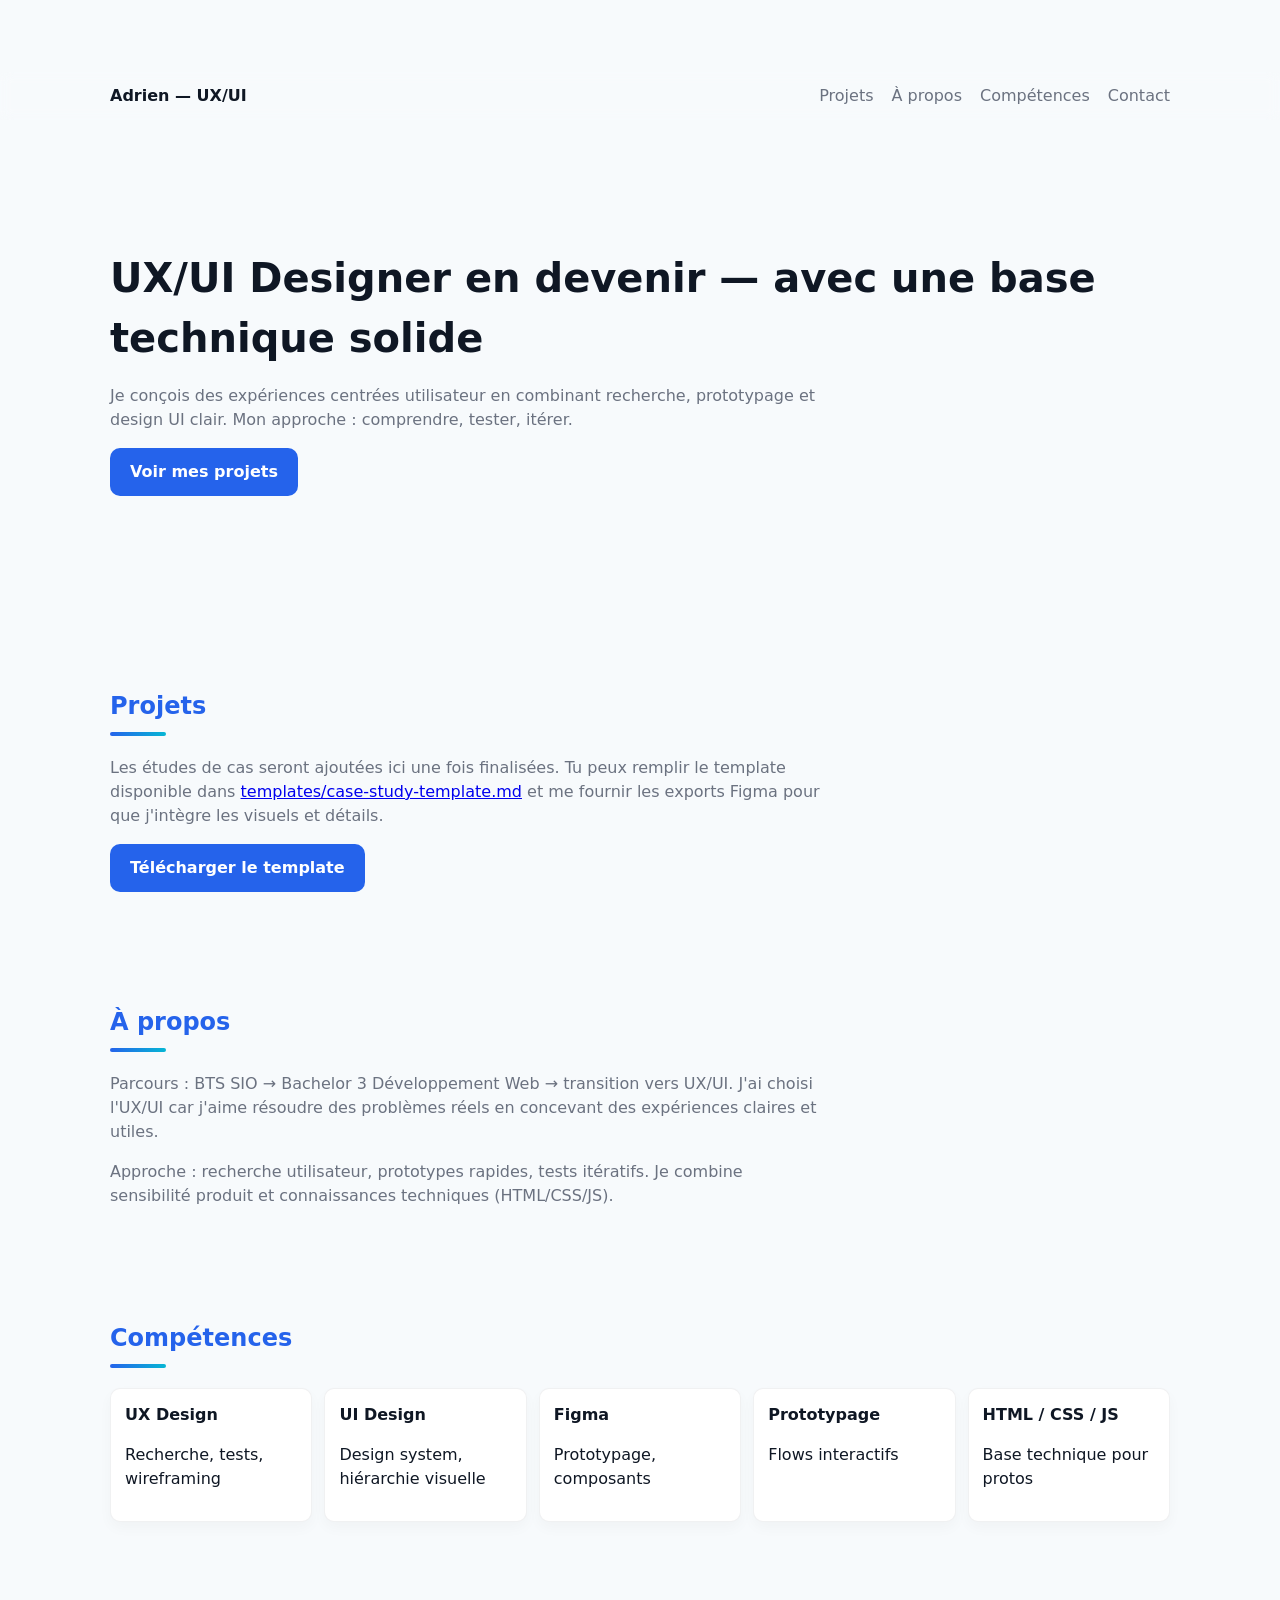
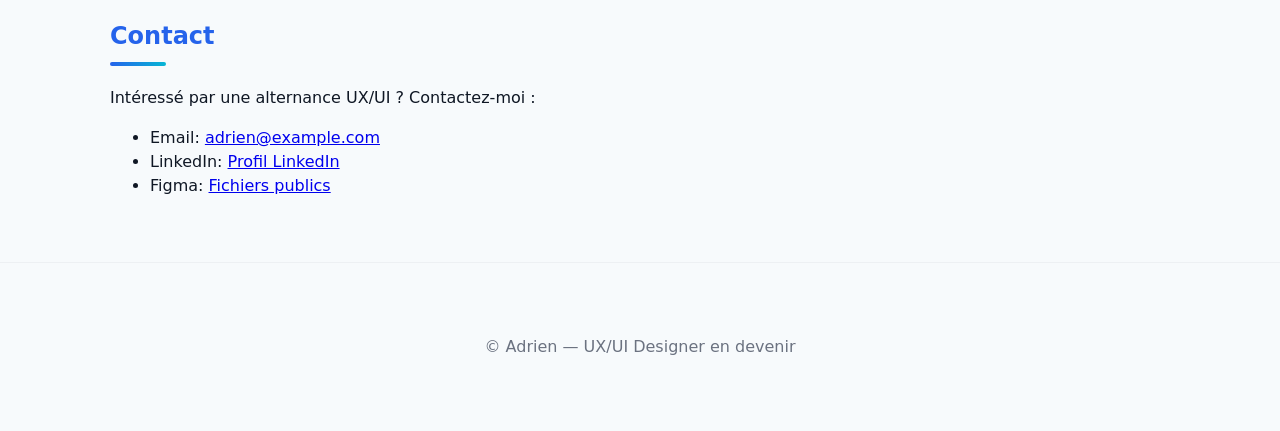
==== index.html @ f6e7aa47 "base html et css du portfolio + structure" ====
<!doctype html>
<html lang="fr">
<head>
  <meta charset="utf-8">
  <meta name="viewport" content="width=device-width,initial-scale=1">
  <title>Portfolio — UX/UI Designer en devenir</title>
  <meta name="description" content="Portfolio UX/UI orienté processus et réflexion utilisateur.">
  <link rel="stylesheet" href="styles.css">
</head>
<body>
  <header id="site-header" class="site-header">
    <div class="container header-grid">
      <a class="brand" href="#">Adrien — UX/UI</a>
      <nav class="nav" id="main-nav">
        <a href="#projects">Projets</a>
        <a href="#about">À propos</a>
        <a href="#skills">Compétences</a>
        <a href="#contact">Contact</a>
      </nav>
      <button id="menu-toggle" aria-label="Ouvrir le menu">☰</button>
    </div>
  </header>

  <main>
    <section class="hero" id="hero">
      <div class="container">
        <h1>UX/UI Designer en devenir — avec une base technique solide</h1>
        <p class="lead">Je conçois des expériences centrées utilisateur en combinant recherche, prototypage et design UI clair. Mon approche : comprendre, tester, itérer.</p>
        <p><a class="btn" href="#projects">Voir mes projets</a></p>
      </div>
    </section>

    <section id="projects" class="container projects">
      <h2>Projets</h2>
      <p class="lead">Les études de cas seront ajoutées ici une fois finalisées. Tu peux remplir le template disponible dans <a href="templates/case-study-template.md">templates/case-study-template.md</a> et me fournir les exports Figma pour que j'intègre les visuels et détails.</p>
      <p><a class="btn" href="templates/case-study-template.md">Télécharger le template</a></p>
    </section>

    <section id="about" class="container about">
      <h2>À propos</h2>
      <p>Parcours : BTS SIO → Bachelor 3 Développement Web → transition vers UX/UI.
      J'ai choisi l'UX/UI car j'aime résoudre des problèmes réels en concevant des expériences claires et utiles.</p>
      <p>Approche : recherche utilisateur, prototypes rapides, tests itératifs. Je combine sensibilité produit et connaissances techniques (HTML/CSS/JS).</p>
    </section>

    <section id="skills" class="container skills">
      <h2>Compétences</h2>
      <div class="skill-grid">
        <div class="card"><strong>UX Design</strong><p>Recherche, tests, wireframing</p></div>
        <div class="card"><strong>UI Design</strong><p>Design system, hiérarchie visuelle</p></div>
        <div class="card"><strong>Figma</strong><p>Prototypage, composants</p></div>
        <div class="card"><strong>Prototypage</strong><p>Flows interactifs</p></div>
        <div class="card"><strong>HTML / CSS / JS</strong><p>Base technique pour protos</p></div>
      </div>
    </section>

    <section id="contact" class="container contact">
      <h2>Contact</h2>
      <p>Intéressé par une alternance UX/UI ? Contactez-moi :</p>
      <ul>
        <li>Email: <a href="mailto:adrien@example.com">adrien@example.com</a></li>
        <li>LinkedIn: <a href="#">Profil LinkedIn</a></li>
        <li>Figma: <a href="#">Fichiers publics</a></li>
      </ul>
    </section>

  </main>

  <footer class="site-footer">
    <div class="container">© Adrien — UX/UI Designer en devenir</div>
  </footer>

  <button id="back-to-top" class="back-to-top" aria-label="Remonter en haut">↑</button>

  <script src="scripts.js"></script>
</body>
</html>
---- styles.css ----
:root{
  --bg:#f7fafc;
  --card:#ffffff;
  --muted:#6b7280;
  --accent:#2563eb;
  --accent-2:#06b6d4;
  --text:#0f1724;
  --radius:12px;
  --container:1100px;
  --header-height:72px;
}
*{box-sizing:border-box}
html,body{height:100%}
body{
  margin:0;padding:0;font-family:Inter, system-ui, -apple-system, "Segoe UI", Roboto, "Helvetica Neue", Arial;
  padding-top:var(--header-height);
  background:var(--bg);
  color:var(--text);line-height:1.5;-webkit-font-smoothing:antialiased;
}
.container{max-width:var(--container);margin:0 auto;padding:48px 20px}
.header-grid{display:flex;align-items:center;justify-content:space-between}
.brand{color:var(--text);text-decoration:none;font-weight:600}
.nav{display:flex;gap:18px}
.nav a{color:var(--muted);text-decoration:none}
#menu-toggle{display:none;background:none;border:1px solid transparent;color:var(--text);font-size:18px;padding:8px;border-radius:8px}
.hero{padding:80px 0;text-align:left}
.hero h1{font-size:clamp(26px,4vw,40px);margin:0 0 12px}
.lead{color:var(--muted);max-width:720px}
.btn{display:inline-block;background:var(--accent);color:#fff; padding:12px 20px;border-radius:10px;text-decoration:none;font-weight:700}

/* Header: sticky + scrolled state */
.site-header{position:sticky;top:0;z-index:60;backdrop-filter: blur(6px);transition:all 220ms ease;padding:6px 0}
.site-header .container{display:flex;align-items:center;justify-content:space-between;padding:6px 20px}
.site-header.scrolled{background:rgba(255,255,255,0.95);box-shadow:0 6px 24px rgba(15,23,36,0.08)}
.site-header.scrolled .brand{color:var(--text)}
.site-header:not(.scrolled){background:transparent}
.projects h2,.about h2,.skills h2,.contact h2{margin-top:0}
.project-card{background:var(--card);border:1px solid rgba(15,23,36,0.06);padding:20px;border-radius:var(--radius);margin-bottom:20px;box-shadow:0 6px 18px rgba(15,23,36,0.04);border-left:4px solid rgba(37,99,235,0.12)}
.project-header h3{margin:0 0 6px}
.project-sub{color:var(--muted);font-size:14px;margin:0}
.project-body{margin-top:12px}
.project-body dl{display:grid;grid-template-columns:120px 1fr;gap:6px 18px}
.visuals{display:flex;gap:12px;flex-wrap:wrap;margin-top:12px}
.visuals img{width:48%;border-radius:8px;border:1px solid rgba(15,23,36,0.06)}
.back-to-top{position:fixed;right:20px;bottom:20px;width:46px;height:46px;border-radius:999px;background:var(--accent);color:#fff;border:none;display:flex;align-items:center;justify-content:center;font-size:18px;box-shadow:0 8px 22px rgba(37,99,235,0.14);cursor:pointer;transform:translateY(8px);opacity:0;visibility:hidden;transition:all 220ms ease}
.back-to-top.show{opacity:1;visibility:visible;transform:none}
.back-to-top:focus{outline:3px solid rgba(37,99,235,0.16);outline-offset:3px}
.figma a{color:var(--accent)}
.projects h2,.about h2,.skills h2,.contact h2{color:var(--accent);position:relative}
.projects h2:after,.about h2:after,.skills h2:after,.contact h2:after{content:"";height:4px;width:56px;background:linear-gradient(90deg,var(--accent),var(--accent-2));display:block;margin-top:8px;border-radius:4px}
.about p{color:var(--muted);max-width:70ch}
.skill-grid{display:grid;grid-template-columns:repeat(auto-fit,minmax(180px,1fr));gap:12px;margin-top:12px}
.card{background:var(--card);padding:14px;border-radius:10px;border:1px solid rgba(15,23,36,0.06);box-shadow:0 6px 14px rgba(15,23,36,0.03)}
.site-footer{padding:24px 0;text-align:center;color:var(--muted);border-top:1px solid rgba(15,23,36,0.04)}
@media(max-width:900px){
  .container{padding:28px 16px}
  .header-grid{gap:12px}
  .nav{display:none}
  #menu-toggle{display:inline-block}
  .visuals img{width:100%}
}
@media(min-width:901px){
  .visuals img{width:48%}
}
/* Accessibility focus */
a:focus,button:focus{outline:3px solid rgba(37,99,235,0.16);outline-offset:3px}
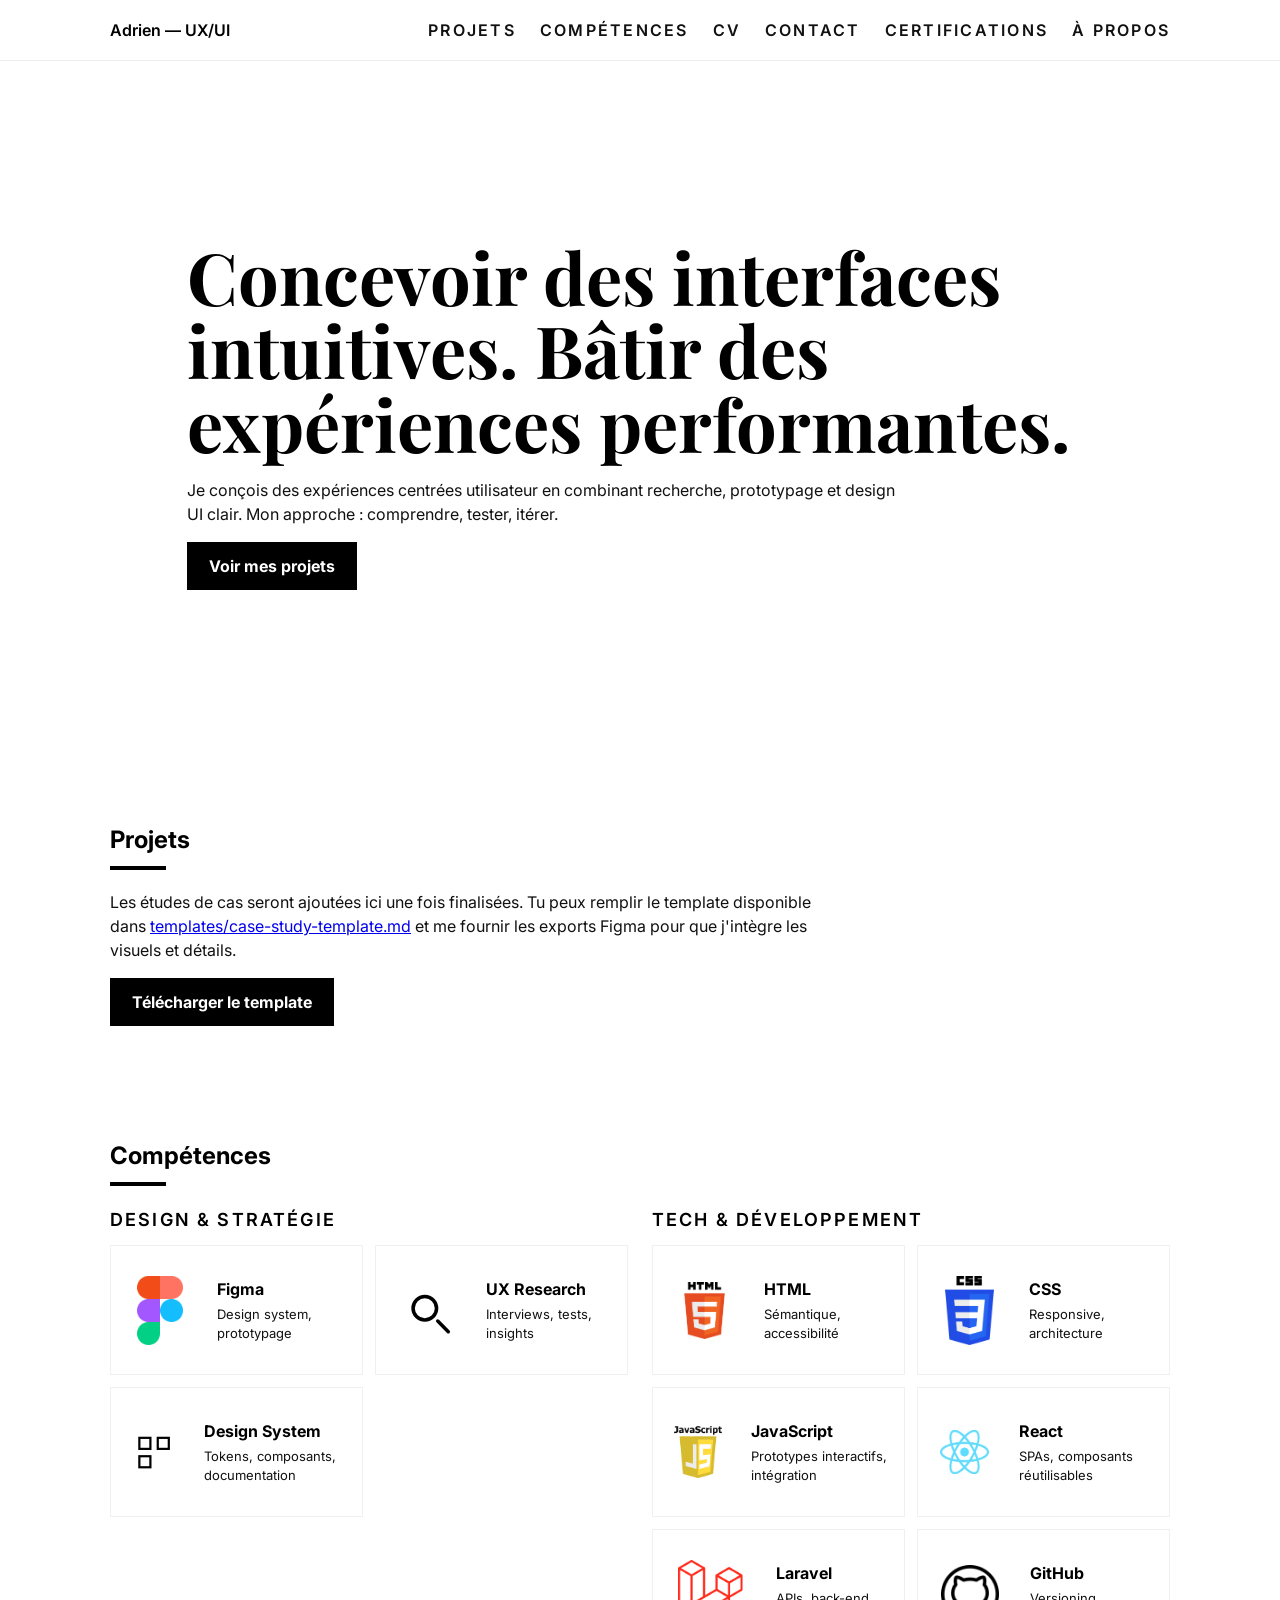
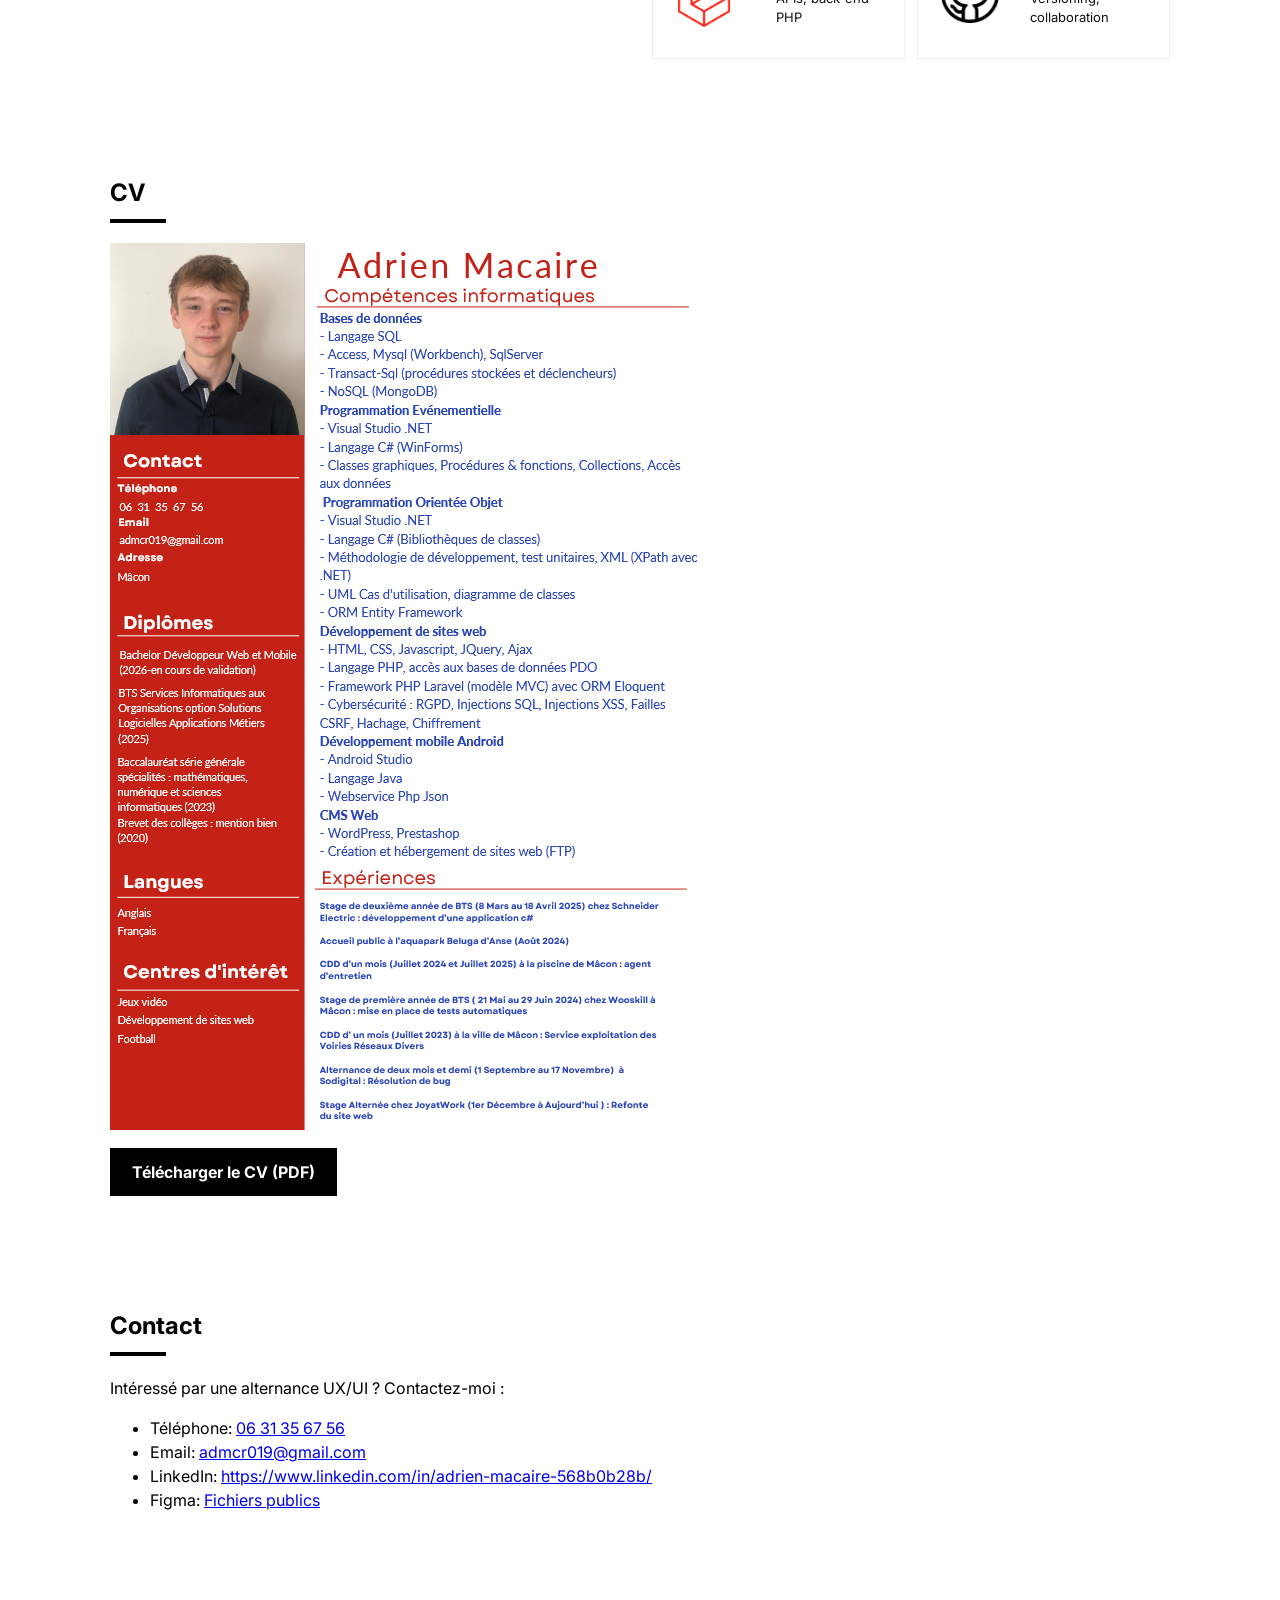
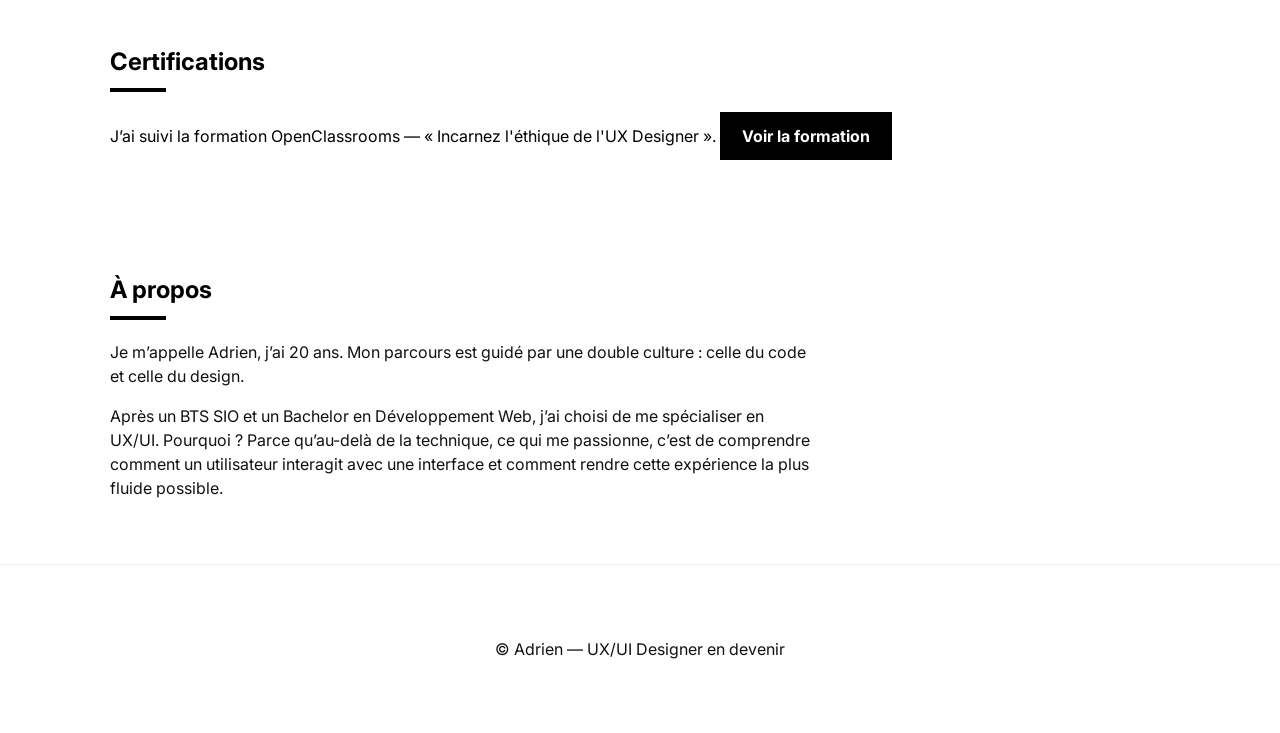
==== commit 96783655: "Ajout des différentes rubrique puis avancée du design" ====
--- a/index.html
+++ b/index.html
@@ -5,6 +5,7 @@
   <meta name="viewport" content="width=device-width,initial-scale=1">
   <title>Portfolio — UX/UI Designer en devenir</title>
   <meta name="description" content="Portfolio UX/UI orienté processus et réflexion utilisateur.">
+  <link href="https://fonts.googleapis.com/css2?family=Inter:wght@300;400;600;700&family=Playfair+Display:wght@400;600;700;900&display=swap" rel="stylesheet">
   <link rel="stylesheet" href="styles.css">
 </head>
 <body>
@@ -13,9 +14,11 @@
       <a class="brand" href="#">Adrien — UX/UI</a>
       <nav class="nav" id="main-nav">
         <a href="#projects">Projets</a>
+        <a href="#skills">Compétences</a>
+        <a href="#cv">CV</a>
+        <a href="#contact">Contact</a>
+        <a href="#certifications">Certifications</a>
         <a href="#about">À propos</a>
-        <a href="#skills">Compétences</a>
-        <a href="#contact">Contact</a>
       </nav>
       <button id="menu-toggle" aria-label="Ouvrir le menu">☰</button>
     </div>
@@ -24,44 +27,126 @@
   <main>
     <section class="hero" id="hero">
       <div class="container">
-        <h1>UX/UI Designer en devenir — avec une base technique solide</h1>
-        <p class="lead">Je conçois des expériences centrées utilisateur en combinant recherche, prototypage et design UI clair. Mon approche : comprendre, tester, itérer.</p>
-        <p><a class="btn" href="#projects">Voir mes projets</a></p>
+        <div class="hero-inner">
+          <h1>Concevoir des interfaces intuitives. Bâtir des expériences performantes.</h1>
+          <p class="lead">Je conçois des expériences centrées utilisateur en combinant recherche, prototypage et design UI clair. Mon approche : comprendre, tester, itérer.</p>
+          <p><a class="btn-black" href="#projects">Voir mes projets</a></p>
+        </div>
       </div>
     </section>
 
     <section id="projects" class="container projects">
       <h2>Projets</h2>
       <p class="lead">Les études de cas seront ajoutées ici une fois finalisées. Tu peux remplir le template disponible dans <a href="templates/case-study-template.md">templates/case-study-template.md</a> et me fournir les exports Figma pour que j'intègre les visuels et détails.</p>
-      <p><a class="btn" href="templates/case-study-template.md">Télécharger le template</a></p>
-    </section>
-
-    <section id="about" class="container about">
-      <h2>À propos</h2>
-      <p>Parcours : BTS SIO → Bachelor 3 Développement Web → transition vers UX/UI.
-      J'ai choisi l'UX/UI car j'aime résoudre des problèmes réels en concevant des expériences claires et utiles.</p>
-      <p>Approche : recherche utilisateur, prototypes rapides, tests itératifs. Je combine sensibilité produit et connaissances techniques (HTML/CSS/JS).</p>
+      <p><a class="btn-black" href="templates/case-study-template.md">Télécharger le template</a></p>
     </section>
 
     <section id="skills" class="container skills">
       <h2>Compétences</h2>
-      <div class="skill-grid">
-        <div class="card"><strong>UX Design</strong><p>Recherche, tests, wireframing</p></div>
-        <div class="card"><strong>UI Design</strong><p>Design system, hiérarchie visuelle</p></div>
-        <div class="card"><strong>Figma</strong><p>Prototypage, composants</p></div>
-        <div class="card"><strong>Prototypage</strong><p>Flows interactifs</p></div>
-        <div class="card"><strong>HTML / CSS / JS</strong><p>Base technique pour protos</p></div>
+      <div class="skills-poles">
+        <div class="pole">
+          <h3>Design &amp; Stratégie</h3>
+          <div class="pole-grid">
+            <div class="card skill-card">
+              <div class="tech-icon">
+                <img src="img/figma-logo.png" alt="Figma" />
+              </div>
+              <div class="skill-content"><strong>Figma</strong><p>Design system, prototypage</p></div>
+            </div>
+            <div class="card skill-card">
+              <div class="tech-icon">
+                <!-- magnifier for research -->
+                <svg width="28" height="28" viewBox="0 0 24 24" fill="none" xmlns="http://www.w3.org/2000/svg" aria-hidden="true">
+                  <circle cx="11" cy="11" r="5" stroke="#000" stroke-width="1.5" fill="none"/>
+                  <line x1="16.5" y1="16.5" x2="21" y2="21" stroke="#000" stroke-width="1.5" stroke-linecap="round"/>
+                </svg>
+              </div>
+              <div class="skill-content"><strong>UX Research</strong><p>Interviews, tests, insights</p></div>
+            </div>
+            <div class="card skill-card">
+              <div class="tech-icon">
+                <!-- grid for design systems -->
+                <svg width="28" height="28" viewBox="0 0 24 24" fill="none" xmlns="http://www.w3.org/2000/svg" aria-hidden="true">
+                  <rect x="4" y="4" width="6" height="6" stroke="#000" stroke-width="1.2" fill="none"/>
+                  <rect x="14" y="4" width="6" height="6" stroke="#000" stroke-width="1.2" fill="none"/>
+                  <rect x="4" y="14" width="6" height="6" stroke="#000" stroke-width="1.2" fill="none"/>
+                </svg>
+              </div>
+              <div class="skill-content"><strong>Design System</strong><p>Tokens, composants, documentation</p></div>
+            </div>
+          </div>
+        </div>
+
+        <div class="pole">
+          <h3>Tech &amp; Développement</h3>
+          <div class="pole-grid">
+            <div class="card skill-card">
+              <div class="tech-icon">
+                <img src="img/HTML5_logo_and_wordmark.svg.png" alt="HTML5" />
+              </div>
+              <div class="skill-content"><strong>HTML</strong><p>Sémantique, accessibilité</p></div>
+            </div>
+            <div class="card skill-card">
+              <div class="tech-icon">
+                <img src="img/CSS3_logo_and_wordmark.svg.png" alt="CSS3" />
+              </div>
+              <div class="skill-content"><strong>CSS</strong><p>Responsive, architecture</p></div>
+            </div>
+            <div class="card skill-card">
+              <div class="tech-icon">
+                <img src="img/Javascript_badge.svg.png" alt="JavaScript" />
+              </div>
+              <div class="skill-content"><strong>JavaScript</strong><p>Prototypes interactifs, intégration</p></div>
+            </div>
+            <div class="card skill-card">
+              <div class="tech-icon">
+                <img src="img/React-icon.svg.png" alt="React" />
+              </div>
+              <div class="skill-content"><strong>React</strong><p>SPAs, composants réutilisables</p></div>
+            </div>
+            <div class="card skill-card">
+              <div class="tech-icon">
+                <img src="img/Laravel.svg.png" alt="Laravel" />
+              </div>
+              <div class="skill-content"><strong>Laravel</strong><p>APIs, back-end PHP</p></div>
+            </div>
+            <div class="card skill-card">
+              <div class="tech-icon">
+                <img src="img/github-icone.png" alt="GitHub" />
+              </div>
+              <div class="skill-content"><strong>GitHub</strong><p>Versioning, collaboration</p></div>
+            </div>
+          </div>
+        </div>
       </div>
+    </section>
+
+    <section id="cv" class="container cv-section">
+      <h2>CV</h2>
+      <img src="img/CV_Adrien_Macaire.png" alt="CV Adrien Macaire" class="cv-image" />
+      <p style="margin-top:12px;"><a class="btn-black" href="doc/Macaire-Adrien-CV.pdf" download>Télécharger le CV (PDF)</a></p>
     </section>
 
     <section id="contact" class="container contact">
       <h2>Contact</h2>
       <p>Intéressé par une alternance UX/UI ? Contactez-moi :</p>
       <ul>
-        <li>Email: <a href="mailto:adrien@example.com">adrien@example.com</a></li>
-        <li>LinkedIn: <a href="#">Profil LinkedIn</a></li>
+        <li>Téléphone: <a href="tel:0631356756">06 31 35 67 56</a></li>
+        <li>Email: <a href="mailto:admcr019@gmail.com">admcr019@gmail.com</a></li>
+        <li>LinkedIn: <a href="https://www.linkedin.com/in/adrien-macaire-568b0b28b/">https://www.linkedin.com/in/adrien-macaire-568b0b28b/</a></li>
         <li>Figma: <a href="#">Fichiers publics</a></li>
       </ul>
+    </section>
+
+    <section id="certifications" class="container certifications">
+      <h2>Certifications</h2>
+      <p>J’ai suivi la formation OpenClassrooms — « Incarnez l'éthique de l'UX Designer ». <a class="btn-black" href="https://openclassrooms.com/fr/courses/3013856-decouvrez-les-fondamentaux-de-l-ux-design/8774436-incarnez-l-ethique-de-l-ux-designer" target="_blank" rel="noopener">Voir la formation</a></p>
+    </section>
+
+    <section id="about" class="container about">
+      <h2>À propos</h2>
+      <p>Je m’appelle Adrien, j’ai 20 ans. Mon parcours est guidé par une double culture : celle du code et celle du design.</p>
+      <p>Après un BTS SIO et un Bachelor en Développement Web, j’ai choisi de me spécialiser en UX/UI. Pourquoi ? Parce qu’au-delà de la technique, ce qui me passionne, c’est de comprendre comment un utilisateur interagit avec une interface et comment rendre cette expérience la plus fluide possible.</p>
     </section>
 
   </main>
--- a/styles.css
+++ b/styles.css
@@ -1,57 +1,75 @@
 :root{
-  --bg:#f7fafc;
-  --card:#ffffff;
-  --muted:#6b7280;
-  --accent:#2563eb;
-  --accent-2:#06b6d4;
-  --text:#0f1724;
-  --radius:12px;
+  --bg:#FFFFFF;
+  --card:#FFFFFF;
+  --muted:#111111;
+  --text:#000000;
+  --radius:0;
   --container:1100px;
   --header-height:72px;
 }
 *{box-sizing:border-box}
 html,body{height:100%}
 body{
-  margin:0;padding:0;font-family:Inter, system-ui, -apple-system, "Segoe UI", Roboto, "Helvetica Neue", Arial;
+  margin:0;padding:0;font-family:Inter, system-ui, -apple-system, "Segoe UI", Roboto, "Helvetica Neue", Arial, sans-serif;
   padding-top:var(--header-height);
   background:var(--bg);
   color:var(--text);line-height:1.5;-webkit-font-smoothing:antialiased;
 }
 .container{max-width:var(--container);margin:0 auto;padding:48px 20px}
 .header-grid{display:flex;align-items:center;justify-content:space-between}
-.brand{color:var(--text);text-decoration:none;font-weight:600}
-.nav{display:flex;gap:18px}
-.nav a{color:var(--muted);text-decoration:none}
+.brand{color:var(--text);text-decoration:none;font-weight:600;font-family:Inter, system-ui, -apple-system, "Segoe UI", Roboto, "Helvetica Neue", Arial, sans-serif}
+.nav{display:flex;gap:24px}
 #menu-toggle{display:none;background:none;border:1px solid transparent;color:var(--text);font-size:18px;padding:8px;border-radius:8px}
-.hero{padding:80px 0;text-align:left}
-.hero h1{font-size:clamp(26px,4vw,40px);margin:0 0 12px}
-.lead{color:var(--muted);max-width:720px}
-.btn{display:inline-block;background:var(--accent);color:#fff; padding:12px 20px;border-radius:10px;text-decoration:none;font-weight:700}
+.nav a{color:var(--muted);text-decoration:none;letter-spacing:0.14em;text-transform:uppercase;font-weight:600}
+#menu-toggle{display:none;background:none;border:1px solid transparent;color:var(--text);font-size:18px;padding:8px;border-radius:8px}
+.hero{padding:120px 0;text-align:left}
+.hero-inner{padding-left:6vw}
+.hero h1{font-family:'Playfair Display', Georgia, serif;font-size:clamp(38px,6vw,72px);line-height:1.02;margin:0 0 18px;color:var(--text);font-weight:700;max-width:72ch}
+.lead{color:var(--muted);max-width:720px;font-family:Inter, system-ui, -apple-system, "Segoe UI", Roboto, "Helvetica Neue", Arial, sans-serif}
+.btn{display:inline-block;background:#000;color:#fff; padding:12px 20px;border-radius:0;text-decoration:none;font-weight:700}
+.btn-black{display:inline-block;background:#000;color:#fff;padding:12px 22px;border-radius:0;text-decoration:none;font-weight:700}
 
 /* Header: sticky + scrolled state */
-.site-header{position:sticky;top:0;z-index:60;backdrop-filter: blur(6px);transition:all 220ms ease;padding:6px 0}
+.site-header{position:fixed;top:0;left:0;right:0;z-index:100;background:var(--bg);transition:all 220ms ease;padding:12px 0;border-bottom:1px solid #EEEEEE}
 .site-header .container{display:flex;align-items:center;justify-content:space-between;padding:6px 20px}
-.site-header.scrolled{background:rgba(255,255,255,0.95);box-shadow:0 6px 24px rgba(15,23,36,0.08)}
+.site-header.scrolled{background:var(--bg)}
 .site-header.scrolled .brand{color:var(--text)}
-.site-header:not(.scrolled){background:transparent}
+.site-header:not(.scrolled){background:var(--bg)}
+.header-rule{height:1px;background:#EEEEEE;width:100%;position:fixed;top:var(--header-height);left:0;z-index:90}
 .projects h2,.about h2,.skills h2,.contact h2{margin-top:0}
-.project-card{background:var(--card);border:1px solid rgba(15,23,36,0.06);padding:20px;border-radius:var(--radius);margin-bottom:20px;box-shadow:0 6px 18px rgba(15,23,36,0.04);border-left:4px solid rgba(37,99,235,0.12)}
+.project-card{background:var(--card);border:1px solid rgba(0,0,0,0.06);padding:20px;border-radius:0;margin-bottom:20px}
 .project-header h3{margin:0 0 6px}
 .project-sub{color:var(--muted);font-size:14px;margin:0}
 .project-body{margin-top:12px}
 .project-body dl{display:grid;grid-template-columns:120px 1fr;gap:6px 18px}
 .visuals{display:flex;gap:12px;flex-wrap:wrap;margin-top:12px}
-.visuals img{width:48%;border-radius:8px;border:1px solid rgba(15,23,36,0.06)}
-.back-to-top{position:fixed;right:20px;bottom:20px;width:46px;height:46px;border-radius:999px;background:var(--accent);color:#fff;border:none;display:flex;align-items:center;justify-content:center;font-size:18px;box-shadow:0 8px 22px rgba(37,99,235,0.14);cursor:pointer;transform:translateY(8px);opacity:0;visibility:hidden;transition:all 220ms ease}
+.visuals img{width:48%;border-radius:0;border:1px solid rgba(0,0,0,0.06)}
+.back-to-top{position:fixed;right:20px;bottom:20px;width:48px;height:48px;border-radius:50%;background:transparent;color:#000;border:2px solid #000;display:flex;align-items:center;justify-content:center;font-size:18px;cursor:pointer;transform:translateY(8px);opacity:0;visibility:hidden;transition:all 220ms ease}
 .back-to-top.show{opacity:1;visibility:visible;transform:none}
 .back-to-top:focus{outline:3px solid rgba(37,99,235,0.16);outline-offset:3px}
-.figma a{color:var(--accent)}
-.projects h2,.about h2,.skills h2,.contact h2{color:var(--accent);position:relative}
-.projects h2:after,.about h2:after,.skills h2:after,.contact h2:after{content:"";height:4px;width:56px;background:linear-gradient(90deg,var(--accent),var(--accent-2));display:block;margin-top:8px;border-radius:4px}
+.figma a{color:var(--text)}
+.projects h2,.about h2,.skills h2,.contact h2,.certifications h2{color:var(--text);position:relative}
+.projects h2:after,.about h2:after,.skills h2:after,.contact h2:after,.certifications h2:after{content:"";height:4px;width:56px;background:#000;display:block;margin-top:8px}
 .about p{color:var(--muted);max-width:70ch}
 .skill-grid{display:grid;grid-template-columns:repeat(auto-fit,minmax(180px,1fr));gap:12px;margin-top:12px}
-.card{background:var(--card);padding:14px;border-radius:10px;border:1px solid rgba(15,23,36,0.06);box-shadow:0 6px 14px rgba(15,23,36,0.03)}
-.site-footer{padding:24px 0;text-align:center;color:var(--muted);border-top:1px solid rgba(15,23,36,0.04)}
+.card{background:var(--card);padding:14px;border-radius:0;border:1px solid rgba(0,0,0,0.06)}
+.projects-grid{display:grid;grid-template-columns:repeat(auto-fit,minmax(320px,1fr));gap:36px;margin-top:28px}
+.project-tile{background:#F9F9F9;min-height:320px;border-radius:0;padding:22px;border:1px solid rgba(0,0,0,0.03);display:flex;flex-direction:column;justify-content:center}
+
+/* Skill cards with tech icons */
+.skill-grid{display:grid;grid-template-columns:repeat(auto-fit,minmax(240px,1fr));gap:18px;margin-top:12px}
+.skill-card{display:flex;align-items:center;gap:20px;padding:16px 12px}
+.tech-icon{width:96px;height:96px;border-radius:0;border:none;display:flex;align-items:center;justify-content:center;font-weight:700;background:transparent;color:#000;overflow:hidden}
+.skill-content strong{display:block;font-size:16px}
+.skill-content p{margin:4px 0 0;color:#111;font-size:13px}
+.skills-poles{display:grid;grid-template-columns:repeat(auto-fit,minmax(320px,1fr));gap:24px;margin-top:18px}
+.pole h3{font-family:Inter, system-ui, -apple-system, "Segoe UI", Roboto, "Helvetica Neue", Arial, sans-serif;font-size:18px;margin:0 0 12px;letter-spacing:0.12em;text-transform:uppercase;color:#000;font-weight:600}
+.pole-grid{display:grid;grid-template-columns:repeat(auto-fit,minmax(200px,1fr));gap:12px}
+.tech-icon svg{width:72%;height:72%;display:block;stroke:#000;fill:none}
+.tech-icon img{width:72%;height:72%;display:block;object-fit:contain}
+.project-tile .title{font-weight:600;margin-bottom:8px;color:var(--text)}
+.project-tile .meta{color:var(--muted);font-size:14px}
+.site-footer{padding:24px 0;text-align:center;color:var(--muted);border-top:1px solid #EEEEEE}
 @media(max-width:900px){
   .container{padding:28px 16px}
   .header-grid{gap:12px}
@@ -62,5 +80,13 @@
 @media(min-width:901px){
   .visuals img{width:48%}
 }
+/* CV section tweaks */
+.cv-section h2:after{content:"";height:4px;width:56px;background:#000;display:block;margin-top:8px}
+
+/* Full-bleed CV view: no container, no border */
+.cv-section.cv-full{padding:0;margin:0;background:transparent}
+.cv-section.cv-full .cv-image{width:100vw;height:calc(100vh - var(--header-height));display:block;border:0;box-shadow:none;background:transparent;object-fit:contain}
+/* Hide header-rule (gray line under header) to remove line above CV image */
+.header-rule{display:none}
 /* Accessibility focus */
-a:focus,button:focus{outline:3px solid rgba(37,99,235,0.16);outline-offset:3px}
+a:focus,button:focus{outline:3px solid rgba(0,0,0,0.12);outline-offset:3px}
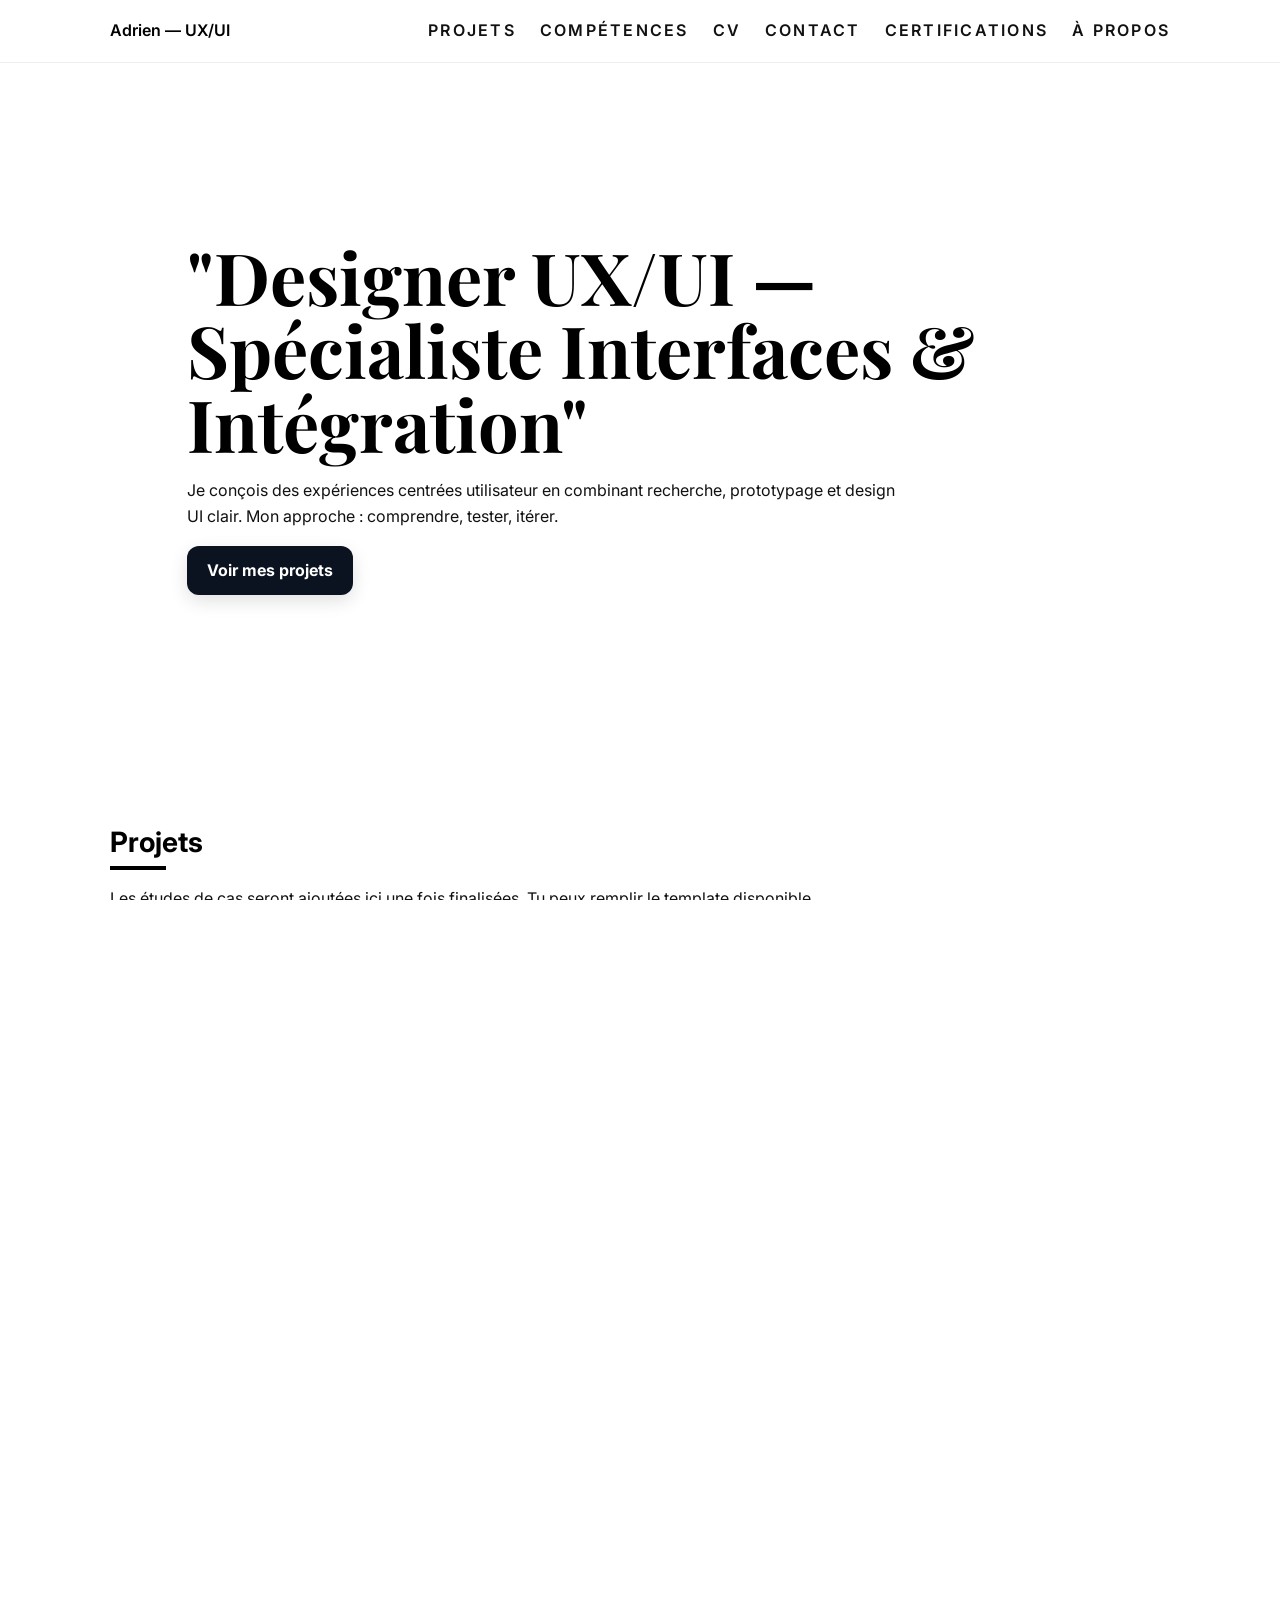
==== commit ce2b8836: "Design + gesiton du header" ====
--- a/index.html
+++ b/index.html
@@ -3,12 +3,13 @@
 <head>
   <meta charset="utf-8">
   <meta name="viewport" content="width=device-width,initial-scale=1">
-  <title>Portfolio — UX/UI Designer en devenir</title>
+  <title>Adrien Macaire</title>
   <meta name="description" content="Portfolio UX/UI orienté processus et réflexion utilisateur.">
   <link href="https://fonts.googleapis.com/css2?family=Inter:wght@300;400;600;700&family=Playfair+Display:wght@400;600;700;900&display=swap" rel="stylesheet">
   <link rel="stylesheet" href="styles.css">
 </head>
 <body>
+  <a id="top"></a>
   <header id="site-header" class="site-header">
     <div class="container header-grid">
       <a class="brand" href="#">Adrien — UX/UI</a>
@@ -20,7 +21,7 @@
         <a href="#certifications">Certifications</a>
         <a href="#about">À propos</a>
       </nav>
-      <button id="menu-toggle" aria-label="Ouvrir le menu">☰</button>
+      <button id="menu-toggle" aria-label="Ouvrir le menu" aria-expanded="false">☰</button>
     </div>
   </header>
 
@@ -28,7 +29,7 @@
     <section class="hero" id="hero">
       <div class="container">
         <div class="hero-inner">
-          <h1>Concevoir des interfaces intuitives. Bâtir des expériences performantes.</h1>
+          <h1>"Designer UX/UI — Spécialiste Interfaces & Intégration"</h1>
           <p class="lead">Je conçois des expériences centrées utilisateur en combinant recherche, prototypage et design UI clair. Mon approche : comprendre, tester, itérer.</p>
           <p><a class="btn-black" href="#projects">Voir mes projets</a></p>
         </div>
@@ -131,16 +132,43 @@
       <h2>Contact</h2>
       <p>Intéressé par une alternance UX/UI ? Contactez-moi :</p>
       <ul>
-        <li>Téléphone: <a href="tel:0631356756">06 31 35 67 56</a></li>
-        <li>Email: <a href="mailto:admcr019@gmail.com">admcr019@gmail.com</a></li>
-        <li>LinkedIn: <a href="https://www.linkedin.com/in/adrien-macaire-568b0b28b/">https://www.linkedin.com/in/adrien-macaire-568b0b28b/</a></li>
-        <li>Figma: <a href="#">Fichiers publics</a></li>
+        <li>
+          <span class="icon" aria-hidden="true">
+            <!-- phone -->
+            <svg viewBox="0 0 24 24" width="20" height="20" fill="none" stroke="#000" stroke-width="1.5" stroke-linecap="round" stroke-linejoin="round" focusable="false" aria-hidden="true">
+              <path d="M22 16.92v3a2 2 0 0 1-2.18 2 19.86 19.86 0 0 1-8.63-3.07 19.5 19.5 0 0 1-6-6A19.86 19.86 0 0 1 3.08 4.18 2 2 0 0 1 5 2h3a2 2 0 0 1 2 1.72c.12.9.36 1.76.72 2.56a2 2 0 0 1-.45 2.11L9.7 9.7a16 16 0 0 0 6 6l1.3-1.3a2 2 0 0 1 2.11-.45c.8.36 1.66.6 2.56.72A2 2 0 0 1 22 16.92z"/>
+            </svg>
+          </span>
+          Téléphone: <a href="tel:0631356756">06 31 35 67 56</a>
+        </li>
+        <li>
+          <span class="icon" aria-hidden="true">
+            <!-- mail -->
+            <svg viewBox="0 0 24 24" width="20" height="20" fill="none" stroke="#000" stroke-width="1.5" stroke-linecap="round" stroke-linejoin="round" focusable="false" aria-hidden="true">
+              <rect x="3" y="5" width="18" height="14" rx="2" ry="2" />
+              <polyline points="3 7 12 13 21 7" />
+            </svg>
+          </span>
+          Email: <a href="mailto:admcr019@gmail.com">admcr019@gmail.com</a>
+        </li>
+        <li>
+          <span class="icon" aria-hidden="true">
+            <!-- linkedin -->
+            <svg viewBox="0 0 24 24" width="20" height="20" fill="none" stroke="#000" stroke-width="1.5" stroke-linecap="round" stroke-linejoin="round" focusable="false" aria-hidden="true">
+              <path d="M16 8a6 6 0 0 1 6 6v7h-4v-7a2 2 0 0 0-2-2 2 2 0 0 0-2 2v7h-4v-14h4v2" />
+              <rect x="2" y="8" width="4" height="12" />
+              <circle cx="4" cy="4" r="2" />
+            </svg>
+          </span>
+          LinkedIn: <a href="https://www.linkedin.com/in/adrien-macaire-568b0b28b/">https://www.linkedin.com/in/adrien-macaire-568b0b28b/</a>
+        </li>
       </ul>
     </section>
 
     <section id="certifications" class="container certifications">
       <h2>Certifications</h2>
-      <p>J’ai suivi la formation OpenClassrooms — « Incarnez l'éthique de l'UX Designer ». <a class="btn-black" href="https://openclassrooms.com/fr/courses/3013856-decouvrez-les-fondamentaux-de-l-ux-design/8774436-incarnez-l-ethique-de-l-ux-designer" target="_blank" rel="noopener">Voir la formation</a></p>
+      <p>J’ai suivi la formation OpenClassrooms — « Incarnez l'éthique de l'UX Designer ».</p>
+      <p><a class="btn-black" href="https://openclassrooms.com/fr/courses/3013856-decouvrez-les-fondamentaux-de-l-ux-design/8774436-incarnez-l-ethique-de-l-ux-designer" target="_blank" rel="noopener">Voir la formation</a></p>
     </section>
 
     <section id="about" class="container about">
@@ -155,7 +183,14 @@
     <div class="container">© Adrien — UX/UI Designer en devenir</div>
   </footer>
 
-  <button id="back-to-top" class="back-to-top" aria-label="Remonter en haut">↑</button>
+  <button id="back-to-top" class="back-to-top" aria-label="Remonter en haut">
+    <svg width="20" height="20" viewBox="0 0 24 24" fill="none" stroke="currentColor" stroke-width="2" stroke-linecap="round" stroke-linejoin="round" aria-hidden="true">
+      <polyline points="18 15 12 9 6 15"></polyline>
+    </svg>
+  </button>
+
+  <!-- Scroll progress indicator (controlled by JS during back-to-top) -->
+  <div id="scroll-progress" aria-hidden="true"></div>
 
   <script src="scripts.js"></script>
 </body>
--- a/styles.css
+++ b/styles.css
@@ -3,19 +3,35 @@
   --card:#FFFFFF;
   --muted:#111111;
   --text:#000000;
-  --radius:0;
+  --radius:8px;
+  --accent:#2563eb;
+  --accent-2:#1e40af;
+  --muted-2:#6B7280;
+  --surface:#FFFFFF;
+  --surface-border:rgba(16,24,40,0.06);
+  --shadow:0 10px 30px rgba(16,24,40,0.06);
   --container:1100px;
   --header-height:72px;
 }
 *{box-sizing:border-box}
-html,body{height:100%}
+html,body{height:100%;overflow-x:hidden}
 body{
   margin:0;padding:0;font-family:Inter, system-ui, -apple-system, "Segoe UI", Roboto, "Helvetica Neue", Arial, sans-serif;
   padding-top:var(--header-height);
   background:var(--bg);
-  color:var(--text);line-height:1.5;-webkit-font-smoothing:antialiased;
-}
+  color:var(--text);line-height:1.6;font-size:16px;-webkit-font-smoothing:antialiased;
+}
+.no-js html{scroll-behavior:auto}
+/* Ensure anchored sections are not hidden behind the fixed header */
+html{scroll-behavior:smooth;scroll-padding-top:calc(var(--header-height) + 12px)}
+section{scroll-margin-top:calc(var(--header-height) + 12px)}
 .container{max-width:var(--container);margin:0 auto;padding:48px 20px}
+/* Headings */
+h1,h2,h3{color:var(--text);line-height:1.1}
+h2{font-size:28px;margin:0 0 14px}
+h3{font-size:18px;margin:0 0 10px}
+/* Links */
+a{color:var(--accent)}
 .header-grid{display:flex;align-items:center;justify-content:space-between}
 .brand{color:var(--text);text-decoration:none;font-weight:600;font-family:Inter, system-ui, -apple-system, "Segoe UI", Roboto, "Helvetica Neue", Arial, sans-serif}
 .nav{display:flex;gap:24px}
@@ -26,8 +42,39 @@
 .hero-inner{padding-left:6vw}
 .hero h1{font-family:'Playfair Display', Georgia, serif;font-size:clamp(38px,6vw,72px);line-height:1.02;margin:0 0 18px;color:var(--text);font-weight:700;max-width:72ch}
 .lead{color:var(--muted);max-width:720px;font-family:Inter, system-ui, -apple-system, "Segoe UI", Roboto, "Helvetica Neue", Arial, sans-serif}
-.btn{display:inline-block;background:#000;color:#fff; padding:12px 20px;border-radius:0;text-decoration:none;font-weight:700}
-.btn-black{display:inline-block;background:#000;color:#fff;padding:12px 22px;border-radius:0;text-decoration:none;font-weight:700}
+/* Buttons: modern flat primary and dark variant */
+.btn{
+  display:inline-flex;
+  align-items:center;
+  gap:10px;
+  padding:12px 20px;
+  border-radius:12px;
+  text-decoration:none;
+  font-weight:700;
+  color:#fff;
+  background:linear-gradient(180deg,var(--accent),color-mix(in srgb, var(--accent) 80%, var(--accent-2) 20%));
+  box-shadow:0 6px 18px rgba(37,99,235,0.10);
+  transition:transform 180ms cubic-bezier(.2,.8,.2,1),box-shadow 180ms ease,opacity 120ms ease;
+  cursor:pointer;
+  border:none;
+}
+.btn small{font-weight:600;opacity:0.95}
+
+.btn-black{
+  display:inline-flex;
+  align-items:center;
+  gap:10px;
+  padding:12px 20px;
+  border-radius:12px;
+  text-decoration:none;
+  font-weight:700;
+  color:#fff;
+  background:#0b1220;
+  box-shadow:0 6px 18px rgba(2,6,23,0.12);
+  transition:transform 160ms cubic-bezier(.2,.8,.2,1),box-shadow 160ms ease,opacity 120ms ease;
+  cursor:pointer;
+  border:none;
+}
 
 /* Header: sticky + scrolled state */
 .site-header{position:fixed;top:0;left:0;right:0;z-index:100;background:var(--bg);transition:all 220ms ease;padding:12px 0;border-bottom:1px solid #EEEEEE}
@@ -37,29 +84,81 @@
 .site-header:not(.scrolled){background:var(--bg)}
 .header-rule{height:1px;background:#EEEEEE;width:100%;position:fixed;top:var(--header-height);left:0;z-index:90}
 .projects h2,.about h2,.skills h2,.contact h2{margin-top:0}
-.project-card{background:var(--card);border:1px solid rgba(0,0,0,0.06);padding:20px;border-radius:0;margin-bottom:20px}
+.project-card{background:var(--surface);border:1px solid var(--surface-border);padding:20px;border-radius:var(--radius);margin-bottom:20px;box-shadow:var(--shadow)}
 .project-header h3{margin:0 0 6px}
 .project-sub{color:var(--muted);font-size:14px;margin:0}
 .project-body{margin-top:12px}
 .project-body dl{display:grid;grid-template-columns:120px 1fr;gap:6px 18px}
 .visuals{display:flex;gap:12px;flex-wrap:wrap;margin-top:12px}
 .visuals img{width:48%;border-radius:0;border:1px solid rgba(0,0,0,0.06)}
-.back-to-top{position:fixed;right:20px;bottom:20px;width:48px;height:48px;border-radius:50%;background:transparent;color:#000;border:2px solid #000;display:flex;align-items:center;justify-content:center;font-size:18px;cursor:pointer;transform:translateY(8px);opacity:0;visibility:hidden;transition:all 220ms ease}
-.back-to-top.show{opacity:1;visibility:visible;transform:none}
-.back-to-top:focus{outline:3px solid rgba(37,99,235,0.16);outline-offset:3px}
+.back-to-top {
+  position: fixed;
+  right: 28px;
+  bottom: 32px;
+  width: 48px;
+  height: 48px;
+  display: inline-flex;
+  align-items: center;
+  justify-content: center;
+  background: transparent;
+  color: #000;
+  border: 1px solid rgba(0,0,0,0.08);
+  border-radius: 10px;
+  box-shadow: 0 6px 16px rgba(16,24,40,0.06);
+  cursor: pointer;
+  opacity: 0;
+  visibility: hidden;
+  transform: translateY(8px);
+  transition: opacity .28s ease, transform .28s ease, visibility .28s;
+  z-index: 9999;
+}
+
+.back-to-top svg {
+  display: block;
+  width: 18px;
+  height: 18px;
+  stroke: currentColor;
+}
+
+.back-to-top.show {
+  opacity: 1 !important;
+  visibility: visible !important;
+  transform: translateY(0);
+  background: #000 !important;
+  color: #fff !important;
+  border-radius: 999px !important;
+  border: none !important;
+  box-shadow: 0 12px 36px rgba(0,0,0,0.28) !important;
+}
+
+.back-to-top:hover,
+.back-to-top:focus {
+  box-shadow: 0 18px 46px rgba(0,0,0,0.22);
+  transform: translateY(-2px) scale(1.02);
+  outline: none;
+}
+
+/* Click animation: brief scale */
+.back-to-top.clicked{
+  transform: translateY(-4px) scale(0.86) !important;
+  transition: transform 220ms cubic-bezier(.2,.8,.2,1);
+}
 .figma a{color:var(--text)}
 .projects h2,.about h2,.skills h2,.contact h2,.certifications h2{color:var(--text);position:relative}
 .projects h2:after,.about h2:after,.skills h2:after,.contact h2:after,.certifications h2:after{content:"";height:4px;width:56px;background:#000;display:block;margin-top:8px}
+
+/* Ensure button paragraph has breathing room */
+.certifications p + p{margin-top:14px}
 .about p{color:var(--muted);max-width:70ch}
 .skill-grid{display:grid;grid-template-columns:repeat(auto-fit,minmax(180px,1fr));gap:12px;margin-top:12px}
-.card{background:var(--card);padding:14px;border-radius:0;border:1px solid rgba(0,0,0,0.06)}
+.card{background:var(--surface);padding:14px;border-radius:var(--radius);border:1px solid var(--surface-border);box-shadow:0 6px 18px rgba(16,24,40,0.04)}
 .projects-grid{display:grid;grid-template-columns:repeat(auto-fit,minmax(320px,1fr));gap:36px;margin-top:28px}
-.project-tile{background:#F9F9F9;min-height:320px;border-radius:0;padding:22px;border:1px solid rgba(0,0,0,0.03);display:flex;flex-direction:column;justify-content:center}
+.project-tile{background:#F9F9F9;min-height:320px;border-radius:var(--radius);padding:22px;border:1px solid rgba(0,0,0,0.03);display:flex;flex-direction:column;justify-content:center;box-shadow:0 6px 18px rgba(16,24,40,0.03)}
 
 /* Skill cards with tech icons */
 .skill-grid{display:grid;grid-template-columns:repeat(auto-fit,minmax(240px,1fr));gap:18px;margin-top:12px}
-.skill-card{display:flex;align-items:center;gap:20px;padding:16px 12px}
-.tech-icon{width:96px;height:96px;border-radius:0;border:none;display:flex;align-items:center;justify-content:center;font-weight:700;background:transparent;color:#000;overflow:hidden}
+.skill-card{display:flex;align-items:center;gap:20px;padding:16px 12px;border-radius:var(--radius)}
+.tech-icon{width:96px;height:96px;border-radius:calc(var(--radius) - 2px);border:none;display:flex;align-items:center;justify-content:center;font-weight:700;background:transparent;color:#000;overflow:hidden}
 .skill-content strong{display:block;font-size:16px}
 .skill-content p{margin:4px 0 0;color:#111;font-size:13px}
 .skills-poles{display:grid;grid-template-columns:repeat(auto-fit,minmax(320px,1fr));gap:24px;margin-top:18px}
@@ -67,15 +166,32 @@
 .pole-grid{display:grid;grid-template-columns:repeat(auto-fit,minmax(200px,1fr));gap:12px}
 .tech-icon svg{width:72%;height:72%;display:block;stroke:#000;fill:none}
 .tech-icon img{width:72%;height:72%;display:block;object-fit:contain}
+
+/* Button interactions */
+.btn:hover{transform:translateY(-4px);box-shadow:0 18px 46px rgba(30,64,175,0.16);opacity:1}
+.btn:active{transform:translateY(-1px) scale(.995);box-shadow:0 8px 22px rgba(30,64,175,0.10)}
+.btn:focus{outline:0;box-shadow:0 0 0 6px rgba(37,99,235,0.12)}
+.btn-black:hover{transform:translateY(-3px);box-shadow:0 14px 36px rgba(2,6,23,0.16)}
+.btn-black:active{transform:translateY(-1px) scale(.995);box-shadow:0 8px 22px rgba(2,6,23,0.10)}
+.btn-black:focus{outline:0;box-shadow:0 0 0 6px rgba(2,6,23,0.12)}
+
+/* Gentle rounding across small UI pieces */
+.cv-section .cv-image{border-radius:var(--radius)}
+.site-footer{border-top-left-radius:var(--radius);border-top-right-radius:var(--radius);}
 .project-tile .title{font-weight:600;margin-bottom:8px;color:var(--text)}
 .project-tile .meta{color:var(--muted);font-size:14px}
 .site-footer{padding:24px 0;text-align:center;color:var(--muted);border-top:1px solid #EEEEEE}
 @media(max-width:900px){
-  .container{padding:28px 16px}
+  .container{padding:28px 24px}
   .header-grid{gap:12px}
-  .nav{display:none}
+  /* Mobile nav: hidden by default, opens as full-width column */
+  .nav{display:none;position:fixed;top:var(--header-height);left:0;right:0;background:var(--bg);flex-direction:column;padding:16px 24px;gap:12px;z-index:150;border-bottom:1px solid #EEEEEE;align-items:flex-start}
+  .nav a{padding:10px 0}
   #menu-toggle{display:inline-block}
   .visuals img{width:100%}
+  /* Make hero centered on small screens */
+  .hero-inner{padding-left:0;text-align:center}
+  .hero h1{max-width:none}
 }
 @media(min-width:901px){
   .visuals img{width:48%}
@@ -85,8 +201,48 @@
 
 /* Full-bleed CV view: no container, no border */
 .cv-section.cv-full{padding:0;margin:0;background:transparent}
-.cv-section.cv-full .cv-image{width:100vw;height:calc(100vh - var(--header-height));display:block;border:0;box-shadow:none;background:transparent;object-fit:contain}
+/* CV image: avoid 100vw to prevent horizontal overflow inside containers */
+.cv-section .cv-image{width:100%;max-width:100%;height:auto;display:block;border:0;box-shadow:none;background:transparent;object-fit:contain;margin:0}
+
+/* Ensure paragraphs wrap and avoid horizontal scrolling */
+.about p{overflow-wrap:break-word;word-break:break-word}
+
+/* Desktop: limit CV width so it isn't too large on wide screens */
+@media(min-width:1100px){
+  .cv-section .cv-image{max-width:680px}
+  /* Keep CV stacked: title -> image -> button on desktop */
+  .cv-section{display:flex;flex-direction:column;align-items:flex-start;gap:18px}
+  .cv-section h2{align-self:flex-start}
+  .cv-section .btn-black{margin-top:6px}
+  .cv-section .cv-image{margin:0;align-self:flex-start}
+}
+
+/* Contact links: neutral color, no default blue */
+.contact a{color:var(--muted);text-decoration:none;font-weight:600}
+.contact a:hover,.contact a:focus{color:var(--text);text-decoration:underline}
+/* Contact icons: align icon + text */
+.contact ul{list-style:none;padding:0;margin:12px 0}
+.contact li{display:flex;align-items:center;gap:12px;margin-bottom:10px}
+.contact .icon{width:20px;height:20px;flex:0 0 20px;display:inline-flex;align-items:center;justify-content:center}
+.contact .icon svg{width:20px;height:20px;display:block;stroke:#000;fill:none}
 /* Hide header-rule (gray line under header) to remove line above CV image */
 .header-rule{display:none}
 /* Accessibility focus */
 a:focus,button:focus{outline:3px solid rgba(0,0,0,0.12);outline-offset:3px}
+
+/* debug block removed */
+
+/* Scroll progress bar (appears under header while animating) */
+#scroll-progress{
+  position:fixed;
+  left:0;
+  top:calc(var(--header-height));
+  height:4px;
+  width:0%;
+  background:linear-gradient(90deg,var(--accent),var(--accent-2));
+  z-index:1600;
+  transition:width 80ms linear, opacity 220ms ease;
+  opacity:0;
+  pointer-events:none;
+}
+#scroll-progress.show{opacity:1}
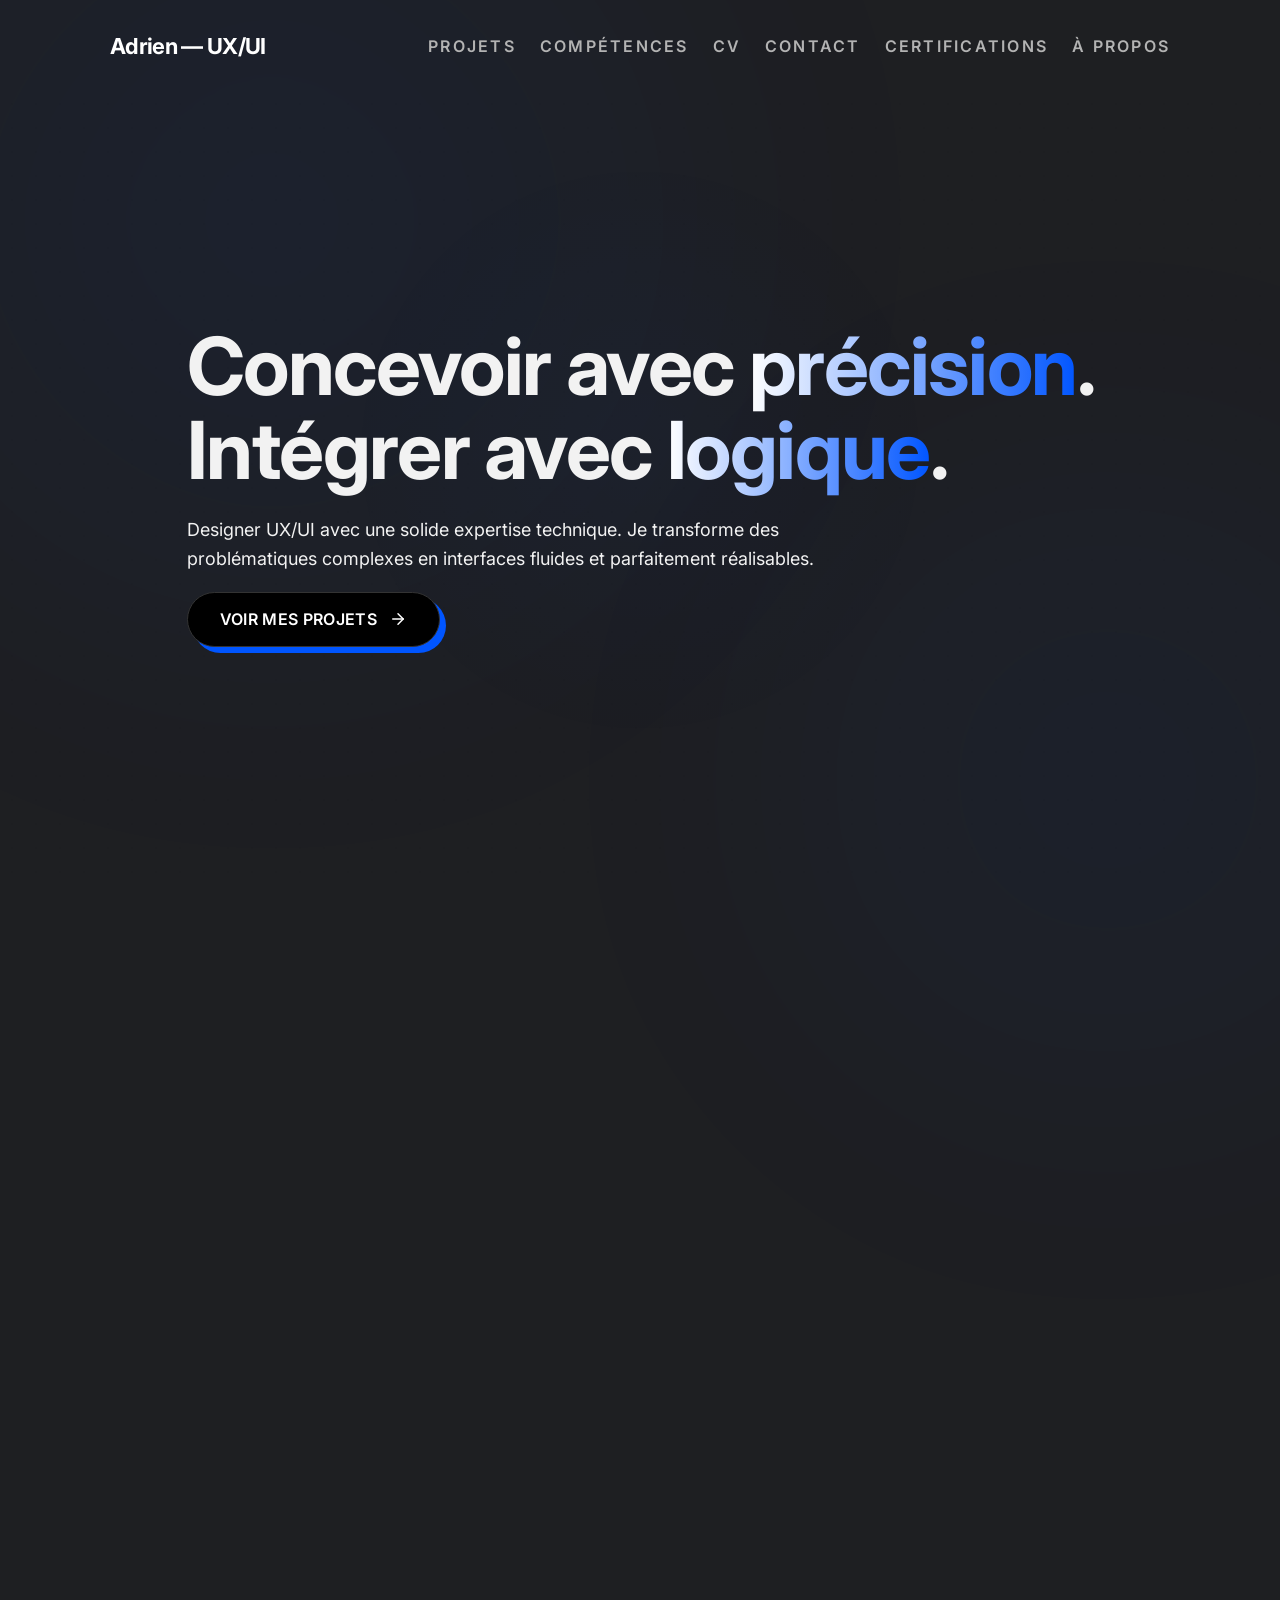
==== commit 54d55832: "Design V2 - intéréssant mais reste à pauffiner des détails" ====
--- a/index.html
+++ b/index.html
@@ -5,14 +5,15 @@
   <meta name="viewport" content="width=device-width,initial-scale=1">
   <title>Adrien Macaire</title>
   <meta name="description" content="Portfolio UX/UI orienté processus et réflexion utilisateur.">
-  <link href="https://fonts.googleapis.com/css2?family=Inter:wght@300;400;600;700&family=Playfair+Display:wght@400;600;700;900&display=swap" rel="stylesheet">
+  <link href="https://fonts.googleapis.com/css2?family=Inter:wght@300;400;500;600;700&family=Playfair+Display:wght@400;600;700;900&display=swap" rel="stylesheet">
   <link rel="stylesheet" href="styles.css">
 </head>
 <body>
+  <div class="cursor-glow" id="cursorGlow"></div>
   <a id="top"></a>
   <header id="site-header" class="site-header">
     <div class="container header-grid">
-      <a class="brand" href="#">Adrien — UX/UI</a>
+      <a class="brand" href="#top">Adrien — UX/UI</a>
       <nav class="nav" id="main-nav">
         <a href="#projects">Projets</a>
         <a href="#skills">Compétences</a>
@@ -26,12 +27,24 @@
   </header>
 
   <main>
+        <!-- Fallback visible back-to-top (controlled by JS) -->
+        <a id="back-to-top-fallback" href="#top" aria-label="Remonter en haut" title="Remonter en haut">▲</a>
     <section class="hero" id="hero">
+      <div class="hero-glow circle-1"></div>
+      <div class="hero-glow circle-2"></div>
       <div class="container">
         <div class="hero-inner">
-          <h1>"Designer UX/UI — Spécialiste Interfaces & Intégration"</h1>
-          <p class="lead">Je conçois des expériences centrées utilisateur en combinant recherche, prototypage et design UI clair. Mon approche : comprendre, tester, itérer.</p>
-          <p><a class="btn-black" href="#projects">Voir mes projets</a></p>
+          <h1 class="hero-title" aria-label="Concevoir avec précision. Intégrer avec logique.">
+            <span class="word-reveal" style="animation-delay: 50ms;">Concevoir</span>
+            <span class="word-reveal" style="animation-delay: 150ms;">avec</span>
+            <span class="word-reveal" style="animation-delay: 250ms;"><span class="text-gradient">précision</span>.</span>
+            <br>
+            <span class="word-reveal" style="animation-delay: 450ms;">Intégrer</span>
+            <span class="word-reveal" style="animation-delay: 550ms;">avec</span>
+            <span class="word-reveal" style="animation-delay: 650ms;"><span class="text-gradient">logique</span>.</span>
+          </h1>
+          <p class="lead animate-up" style="animation-delay: 800ms;">Designer UX/UI avec une solide expertise technique. Je transforme des problématiques complexes en interfaces fluides et parfaitement réalisables.</p>
+          <p class="animate-up" style="animation-delay: 1000ms;"><a class="btn-black" href="#projects">Voir mes projets <svg class="btn-arrow" width="18" height="18" viewBox="0 0 24 24" fill="none" stroke="currentColor" stroke-width="2" stroke-linecap="round" stroke-linejoin="round"><line x1="5" y1="12" x2="19" y2="12"></line><polyline points="12 5 19 12 12 19"></polyline></svg></a></p>
         </div>
       </div>
     </section>
@@ -52,28 +65,35 @@
               <div class="tech-icon">
                 <img src="img/figma-logo.png" alt="Figma" />
               </div>
-              <div class="skill-content"><strong>Figma</strong><p>Design system, prototypage</p></div>
-            </div>
-            <div class="card skill-card">
-              <div class="tech-icon">
-                <!-- magnifier for research -->
+              <div class="skill-content"><strong>Figma</strong><p>Design System</p></div>
+            </div>
+            <div class="card skill-card">
+              <div class="tech-icon">
                 <svg width="28" height="28" viewBox="0 0 24 24" fill="none" xmlns="http://www.w3.org/2000/svg" aria-hidden="true">
                   <circle cx="11" cy="11" r="5" stroke="#000" stroke-width="1.5" fill="none"/>
                   <line x1="16.5" y1="16.5" x2="21" y2="21" stroke="#000" stroke-width="1.5" stroke-linecap="round"/>
                 </svg>
               </div>
-              <div class="skill-content"><strong>UX Research</strong><p>Interviews, tests, insights</p></div>
-            </div>
-            <div class="card skill-card">
-              <div class="tech-icon">
-                <!-- grid for design systems -->
-                <svg width="28" height="28" viewBox="0 0 24 24" fill="none" xmlns="http://www.w3.org/2000/svg" aria-hidden="true">
-                  <rect x="4" y="4" width="6" height="6" stroke="#000" stroke-width="1.2" fill="none"/>
-                  <rect x="14" y="4" width="6" height="6" stroke="#000" stroke-width="1.2" fill="none"/>
-                  <rect x="4" y="14" width="6" height="6" stroke="#000" stroke-width="1.2" fill="none"/>
-                </svg>
-              </div>
-              <div class="skill-content"><strong>Design System</strong><p>Tokens, composants, documentation</p></div>
+              <div class="skill-content"><strong>UX Research</strong><p>Interviews, tests</p></div>
+            </div>
+            <div class="card skill-card">
+              <div class="tech-icon">
+                <svg width="28" height="28" viewBox="0 0 24 24" fill="none" xmlns="http://www.w3.org/2000/svg" aria-hidden="true">
+                  <rect x="3" y="3" width="18" height="18" rx="2" stroke="#000" stroke-width="1.5" fill="none"/>
+                  <line x1="3" y1="9" x2="21" y2="9" stroke="#000" stroke-width="1.5"/>
+                  <line x1="9" y1="21" x2="9" y2="9" stroke="#000" stroke-width="1.5"/>
+                </svg>
+              </div>
+              <div class="skill-content"><strong>Wireframing</strong><p>Maquettes, parcours</p></div>
+            </div>
+            <div class="card skill-card">
+              <div class="tech-icon">
+                <svg width="28" height="28" viewBox="0 0 24 24" fill="none" xmlns="http://www.w3.org/2000/svg" aria-hidden="true">
+                  <circle cx="12" cy="12" r="10" stroke="#000" stroke-width="1.5" fill="none"/>
+                  <path d="M12 2A10 10 0 0 1 12 22 10 10 0 0 1 12 2Z" fill="#000"/>
+                </svg>
+              </div>
+              <div class="skill-content"><strong>Accessibilité</strong><p>Standards WCAG</p></div>
             </div>
           </div>
         </div>
@@ -85,37 +105,53 @@
               <div class="tech-icon">
                 <img src="img/HTML5_logo_and_wordmark.svg.png" alt="HTML5" />
               </div>
-              <div class="skill-content"><strong>HTML</strong><p>Sémantique, accessibilité</p></div>
-            </div>
-            <div class="card skill-card">
-              <div class="tech-icon">
-                <img src="img/CSS3_logo_and_wordmark.svg.png" alt="CSS3" />
-              </div>
-              <div class="skill-content"><strong>CSS</strong><p>Responsive, architecture</p></div>
+              <div class="skill-content"><strong>HTML / CSS</strong><p>Sémantique, responsive</p></div>
             </div>
             <div class="card skill-card">
               <div class="tech-icon">
                 <img src="img/Javascript_badge.svg.png" alt="JavaScript" />
               </div>
-              <div class="skill-content"><strong>JavaScript</strong><p>Prototypes interactifs, intégration</p></div>
+              <div class="skill-content"><strong>JavaScript</strong><p>Interactions, logique</p></div>
             </div>
             <div class="card skill-card">
               <div class="tech-icon">
                 <img src="img/React-icon.svg.png" alt="React" />
               </div>
-              <div class="skill-content"><strong>React</strong><p>SPAs, composants réutilisables</p></div>
-            </div>
-            <div class="card skill-card">
-              <div class="tech-icon">
-                <img src="img/Laravel.svg.png" alt="Laravel" />
-              </div>
-              <div class="skill-content"><strong>Laravel</strong><p>APIs, back-end PHP</p></div>
+              <div class="skill-content"><strong>React</strong><p>Interfaces dynamiques</p></div>
             </div>
             <div class="card skill-card">
               <div class="tech-icon">
                 <img src="img/github-icone.png" alt="GitHub" />
               </div>
-              <div class="skill-content"><strong>GitHub</strong><p>Versioning, collaboration</p></div>
+              <div class="skill-content"><strong>GitHub</strong><p>Versioning</p></div>
+            </div>
+          </div>
+        </div>
+
+        <div class="pole">
+          <h3>Culture Technique</h3>
+          <div class="pole-grid">
+            <div class="card skill-card">
+              <div class="tech-icon">
+                <svg width="28" height="28" viewBox="0 0 24 24" fill="none" xmlns="http://www.w3.org/2000/svg" aria-hidden="true">
+                  <ellipse cx="12" cy="6" rx="8" ry="3" stroke="#000" stroke-width="1.5" fill="none"/>
+                  <path d="M4 6V18C4 19.6569 7.58172 21 12 21C16.4183 21 20 19.6569 20 18V6" stroke="#000" stroke-width="1.5" fill="none"/>
+                  <path d="M4 12C4 13.6569 7.58172 15 12 15C16.4183 15 20 13.6569 20 12" stroke="#000" stroke-width="1.5" fill="none"/>
+                </svg>
+              </div>
+              <div class="skill-content"><strong>SQL</strong><p>Bases de données</p></div>
+            </div>
+            <div class="card skill-card">
+              <div class="tech-icon">
+                <span style="font-size:24px; font-weight:700;">C#</span>
+              </div>
+              <div class="skill-content"><strong>C#</strong><p>Concepts objet</p></div>
+            </div>
+            <div class="card skill-card">
+              <div class="tech-icon">
+                <span style="font-size:24px; font-weight:700;">PHP</span>
+              </div>
+              <div class="skill-content"><strong>PHP</strong><p>Logique backend</p></div>
             </div>
           </div>
         </div>
@@ -129,40 +165,27 @@
     </section>
 
     <section id="contact" class="container contact">
-      <h2>Contact</h2>
-      <p>Intéressé par une alternance UX/UI ? Contactez-moi :</p>
-      <ul>
-        <li>
-          <span class="icon" aria-hidden="true">
-            <!-- phone -->
-            <svg viewBox="0 0 24 24" width="20" height="20" fill="none" stroke="#000" stroke-width="1.5" stroke-linecap="round" stroke-linejoin="round" focusable="false" aria-hidden="true">
-              <path d="M22 16.92v3a2 2 0 0 1-2.18 2 19.86 19.86 0 0 1-8.63-3.07 19.5 19.5 0 0 1-6-6A19.86 19.86 0 0 1 3.08 4.18 2 2 0 0 1 5 2h3a2 2 0 0 1 2 1.72c.12.9.36 1.76.72 2.56a2 2 0 0 1-.45 2.11L9.7 9.7a16 16 0 0 0 6 6l1.3-1.3a2 2 0 0 1 2.11-.45c.8.36 1.66.6 2.56.72A2 2 0 0 1 22 16.92z"/>
-            </svg>
-          </span>
-          Téléphone: <a href="tel:0631356756">06 31 35 67 56</a>
-        </li>
-        <li>
-          <span class="icon" aria-hidden="true">
-            <!-- mail -->
-            <svg viewBox="0 0 24 24" width="20" height="20" fill="none" stroke="#000" stroke-width="1.5" stroke-linecap="round" stroke-linejoin="round" focusable="false" aria-hidden="true">
-              <rect x="3" y="5" width="18" height="14" rx="2" ry="2" />
-              <polyline points="3 7 12 13 21 7" />
-            </svg>
-          </span>
-          Email: <a href="mailto:admcr019@gmail.com">admcr019@gmail.com</a>
-        </li>
-        <li>
-          <span class="icon" aria-hidden="true">
-            <!-- linkedin -->
-            <svg viewBox="0 0 24 24" width="20" height="20" fill="none" stroke="#000" stroke-width="1.5" stroke-linecap="round" stroke-linejoin="round" focusable="false" aria-hidden="true">
-              <path d="M16 8a6 6 0 0 1 6 6v7h-4v-7a2 2 0 0 0-2-2 2 2 0 0 0-2 2v7h-4v-14h4v2" />
-              <rect x="2" y="8" width="4" height="12" />
-              <circle cx="4" cy="4" r="2" />
-            </svg>
-          </span>
-          LinkedIn: <a href="https://www.linkedin.com/in/adrien-macaire-568b0b28b/">https://www.linkedin.com/in/adrien-macaire-568b0b28b/</a>
-        </li>
-      </ul>
+      <div class="contact-block">
+        <h2>Travaillons ensemble</h2>
+        <p class="contact-lead">Intéressé par une alternance en UX/UI ou un projet stimulant ? Parlons-en et voyons comment mes compétences peuvent enrichir votre équipe.</p>
+        <div class="contact-actions">
+          <a class="btn-inversion" href="mailto:admcr019@gmail.com">M'envoyer un email <svg class="btn-arrow" width="18" height="18" viewBox="0 0 24 24" fill="none" stroke="currentColor" stroke-width="2" stroke-linecap="round" stroke-linejoin="round"><line x1="5" y1="12" x2="19" y2="12"></line><polyline points="12 5 19 12 12 19"></polyline></svg></a>
+        </div>
+        <ul class="contact-socials">
+          <li>
+            <a href="tel:0631356756">
+              <span class="icon" aria-hidden="true"><svg viewBox="0 0 24 24" width="20" height="20" fill="none" stroke="currentColor" stroke-width="1.5" stroke-linecap="round" stroke-linejoin="round" focusable="false" aria-hidden="true"><path d="M22 16.92v3a2 2 0 0 1-2.18 2 19.86 19.86 0 0 1-8.63-3.07 19.5 19.5 0 0 1-6-6A19.86 19.86 0 0 1 3.08 4.18 2 2 0 0 1 5 2h3a2 2 0 0 1 2 1.72c.12.9.36 1.76.72 2.56a2 2 0 0 1-.45 2.11L9.7 9.7a16 16 0 0 0 6 6l1.3-1.3a2 2 0 0 1 2.11-.45c.8.36 1.66.6 2.56.72A2 2 0 0 1 22 16.92z"/></svg></span>
+              06 31 35 67 56
+            </a>
+          </li>
+          <li>
+            <a href="https://www.linkedin.com/in/adrien-macaire-568b0b28b/">
+              <span class="icon" aria-hidden="true"><svg viewBox="0 0 24 24" width="20" height="20" fill="none" stroke="currentColor" stroke-width="1.5" stroke-linecap="round" stroke-linejoin="round" focusable="false" aria-hidden="true"><path d="M16 8a6 6 0 0 1 6 6v7h-4v-7a2 2 0 0 0-2-2 2 2 0 0 0-2 2v7h-4v-14h4v2" /><rect x="2" y="8" width="4" height="12" /><circle cx="4" cy="4" r="2" /></svg></span>
+              LinkedIn
+            </a>
+          </li>
+        </ul>
+      </div>
     </section>
 
     <section id="certifications" class="container certifications">
--- a/styles.css
+++ b/styles.css
@@ -1,47 +1,129 @@
 :root{
-  --bg:#FFFFFF;
-  --card:#FFFFFF;
-  --muted:#111111;
-  --text:#000000;
+  --bg:#1E1F22;
+  --card:#27292D;
+  --muted:#b3b3b3;
+  --text:#f2f2f2;
   --radius:8px;
-  --accent:#2563eb;
+  --accent:#0055FF;
+  --accent-text:#4D8BFF; /* Accessible Electric Blue for text */
   --accent-2:#1e40af;
-  --muted-2:#6B7280;
-  --surface:#FFFFFF;
-  --surface-border:rgba(16,24,40,0.06);
-  --shadow:0 10px 30px rgba(16,24,40,0.06);
+  --muted-2:#a0a0a0;
+  --surface:#27292D;
+  --surface-border:#393C41;
+  --shadow:0 10px 40px rgba(0, 0, 0, 0.3);
   --container:1100px;
   --header-height:72px;
 }
 *{box-sizing:border-box}
 html,body{height:100%;overflow-x:hidden}
+.cursor-glow {
+  position: fixed;
+  top: 0; left: 0;
+  width: 600px; height: 600px;
+  background: radial-gradient(circle, rgba(0, 85, 255, 0.03) 0%, rgba(0, 85, 255, 0) 70%);
+  border-radius: 50%;
+  pointer-events: none;
+  z-index: -1;
+  transform: translate(-50%, -50%);
+  transition: transform 0.05s linear;
+}
 body{
   margin:0;padding:0;font-family:Inter, system-ui, -apple-system, "Segoe UI", Roboto, "Helvetica Neue", Arial, sans-serif;
-  padding-top:var(--header-height);
-  background:var(--bg);
-  color:var(--text);line-height:1.6;font-size:16px;-webkit-font-smoothing:antialiased;
-}
+  padding-top:calc(var(--header-height) + 20px);
+  background:#1E1F22;
+  color:#FFFFFF;line-height:1.6;font-size:16px;-webkit-font-smoothing:antialiased;
+  position:relative;
+}
+main section h2 {
+  font-family: Inter, system-ui, sans-serif;
+  font-weight: 700;
+  text-transform: uppercase;
+  letter-spacing: -0.02em;
+  position: relative;
+  display: inline-block;
+  font-size: 32px;
+}
+main section h2::before {
+  content: "";
+  display: inline-block;
+  width: 12px;
+  height: 12px;
+  background: #0055FF;
+  border-radius: 50%;
+  margin-right: 14px;
+  vertical-align: middle;
+  transform: translateY(-2px);
+  box-shadow: 0 0 15px rgba(0, 85, 255, 0.4);
+}
+
+/* Remove Sweep Animation */
+
+/* Remove Brutalist Section Borders */
+
 .no-js html{scroll-behavior:auto}
 /* Ensure anchored sections are not hidden behind the fixed header */
 html{scroll-behavior:smooth;scroll-padding-top:calc(var(--header-height) + 12px)}
 section{scroll-margin-top:calc(var(--header-height) + 12px)}
-.container{max-width:var(--container);margin:0 auto;padding:48px 20px}
+.container{max-width:var(--container);margin:0 auto;padding:72px 20px}
 /* Headings */
-h1,h2,h3{color:var(--text);line-height:1.1}
-h2{font-size:28px;margin:0 0 14px}
-h3{font-size:18px;margin:0 0 10px}
+h1,h2,h3{color:#FFFFFF;line-height:1.1}
+h2{font-size:32px;margin:0 0 20px}
+h3{font-size:20px;margin:0 0 12px}
 /* Links */
 a{color:var(--accent)}
 .header-grid{display:flex;align-items:center;justify-content:space-between}
 .brand{color:var(--text);text-decoration:none;font-weight:600;font-family:Inter, system-ui, -apple-system, "Segoe UI", Roboto, "Helvetica Neue", Arial, sans-serif}
 .nav{display:flex;gap:24px}
 #menu-toggle{display:none;background:none;border:1px solid transparent;color:var(--text);font-size:18px;padding:8px;border-radius:8px}
-.nav a{color:var(--muted);text-decoration:none;letter-spacing:0.14em;text-transform:uppercase;font-weight:600}
+.nav a{position:relative;color:#b3b3b3;text-decoration:none;letter-spacing:0.14em;text-transform:uppercase;font-weight:600;padding:8px 0;transition:all 0.3s ease;background:transparent;overflow:hidden;}
+.nav a::after {
+  content: '';
+  position: absolute;
+  bottom: 0;
+  left: 0;
+  width: 100%;
+  height: 2px;
+  background: #4D8BFF;
+  transform: translateX(-101%);
+  transition: transform 0.3s cubic-bezier(0.4, 0, 0.2, 1);
+}
+.nav a:hover{color:#FFFFFF;}
+.nav a.active {
+  color: #FFFFFF;
+}
+.nav a.active::after {
+  transform: translateX(0);
+}
 #menu-toggle{display:none;background:none;border:1px solid transparent;color:var(--text);font-size:18px;padding:8px;border-radius:8px}
-.hero{padding:120px 0;text-align:left}
-.hero-inner{padding-left:6vw}
-.hero h1{font-family:'Playfair Display', Georgia, serif;font-size:clamp(38px,6vw,72px);line-height:1.02;margin:0 0 18px;color:var(--text);font-weight:700;max-width:72ch}
-.lead{color:var(--muted);max-width:720px;font-family:Inter, system-ui, -apple-system, "Segoe UI", Roboto, "Helvetica Neue", Arial, sans-serif}
+.hero{padding:160px 0;text-align:left;position:relative;overflow:hidden;}
+.hero::before{content:"";position:absolute;top:0;left:0;right:0;bottom:0;background-image:radial-gradient(rgba(0,0,0,0.06) 1px, transparent 1px);background-size:24px 24px;z-index:-2;opacity:0.6;}
+.hero-glow{position:fixed;border-radius:50%;filter:blur(150px);opacity:0.05;z-index:-1;pointer-events:none;}
+.circle-1{width:70vw;height:70vw;max-width:800px;max-height:800px;background:#0055FF;top:-20%;left:-10%;animation:float1 20s infinite alternate ease-in-out;}
+.circle-2{width:60vw;height:60vw;max-width:600px;max-height:600px;background:#0055FF;bottom:-20%;right:-10%;animation:float2 25s infinite alternate ease-in-out;}
+@keyframes float1{0%{transform:translate(0, 0) scale(1);}100%{transform:translate(10%, 10%) scale(1.1);}}
+@keyframes float2{0%{transform:translate(0, 0) scale(1);}100%{transform:translate(-10%, -10%) scale(1.15);}}
+
+.animate-up{opacity:0;transform:translateY(30px);animation:fadeUp 0.8s cubic-bezier(0.16, 1, 0.3, 1) forwards;}
+@keyframes fadeUp{to{opacity:1;transform:translateY(0);}}
+
+.hero-inner{padding-left:6vw;position:relative;z-index:2;}
+.hero h1{font-family:Inter, system-ui, -apple-system, sans-serif;font-size:clamp(42px,7vw,80px);line-height:1.05;margin:0 0 24px;color:var(--text);font-weight:700;max-width:72ch;letter-spacing:-0.02em}
+.hero-title {
+  display: block;
+  line-height: 1.1;
+}
+.word-reveal {
+  display: inline-block;
+  opacity: 0;
+  transform: translateY(30px) scale(0.9);
+  animation: revealWord 0.8s cubic-bezier(0.16, 1, 0.3, 1) forwards;
+}
+@keyframes revealWord {
+  from { opacity: 0; transform: translateY(30px) scale(0.9); }
+  to { opacity: 1; transform: translateY(0) scale(1); }
+}
+.text-gradient{background:linear-gradient(90deg, #FFFFFF 0%, #0055FF 100%);-webkit-background-clip:text;-webkit-text-fill-color:transparent;}
+.lead{color:var(--text);margin-top:16px;max-width:720px;font-family:Inter, system-ui, -apple-system, "Segoe UI", Roboto, "Helvetica Neue", Arial, sans-serif;font-size:18px;line-height:1.6;font-weight:400;}
 /* Buttons: modern flat primary and dark variant */
 .btn{
   display:inline-flex;
@@ -64,29 +146,58 @@
   display:inline-flex;
   align-items:center;
   gap:10px;
-  padding:12px 20px;
-  border-radius:12px;
+  padding:14px 28px;
+  border-radius:0px;
   text-decoration:none;
-  font-weight:700;
-  color:#fff;
-  background:#0b1220;
-  box-shadow:0 6px 18px rgba(2,6,23,0.12);
-  transition:transform 160ms cubic-bezier(.2,.8,.2,1),box-shadow 160ms ease,opacity 120ms ease;
+  font-weight:900;
+  color:#FFFFFF;
+  background:#111111;
+  border:3px solid transparent;
+  box-shadow:6px 6px 0px #0055FF;
+  transition:all 0.3s cubic-bezier(0.4, 0, 0.2, 1);
   cursor:pointer;
-  border:none;
-}
+  text-transform:uppercase;
+  letter-spacing:0.05em;
+}
+.btn-arrow{transition:transform 0.3s cubic-bezier(0.4, 0, 0.2, 1);}
 
 /* Header: sticky + scrolled state */
-.site-header{position:fixed;top:0;left:0;right:0;z-index:100;background:var(--bg);transition:all 220ms ease;padding:12px 0;border-bottom:1px solid #EEEEEE}
+.site-header{position:fixed;top:0;left:0;right:0;z-index:100;background:transparent;color:#FFFFFF;transition:all 300ms ease;padding:20px 0;border-bottom:1px solid transparent;}
 .site-header .container{display:flex;align-items:center;justify-content:space-between;padding:6px 20px}
-.site-header.scrolled{background:var(--bg)}
-.site-header.scrolled .brand{color:var(--text)}
-.site-header:not(.scrolled){background:var(--bg)}
-.header-rule{height:1px;background:#EEEEEE;width:100%;position:fixed;top:var(--header-height);left:0;z-index:90}
-.projects h2,.about h2,.skills h2,.contact h2{margin-top:0}
-.project-card{background:var(--surface);border:1px solid var(--surface-border);padding:20px;border-radius:var(--radius);margin-bottom:20px;box-shadow:var(--shadow)}
-.project-header h3{margin:0 0 6px}
-.project-sub{color:var(--muted);font-size:14px;margin:0}
+.site-header.scrolled{background:rgba(30, 31, 34, 0.7);backdrop-filter:blur(24px);-webkit-backdrop-filter:blur(24px);border-bottom:1px solid #393C41;padding:12px 0;}
+.site-header.scrolled .brand{color:#FFFFFF}
+.site-header:not(.scrolled){background:transparent;}
+.brand{color:#FFFFFF;text-decoration:none;font-weight:700;font-family:Inter, system-ui, -apple-system, "Segoe UI", Roboto, "Helvetica Neue", Arial, sans-serif;font-size:22px;letter-spacing:-0.03em;}
+
+
+#menu-toggle{display:none;background:none;border:1px solid transparent;color:#FFFFFF;font-size:18px;padding:8px;border-radius:0px}
+/* Scroll Reveal Classes */
+.reveal-title {
+  opacity: 0;
+  transform: translateX(-50px);
+  transition: all 0.8s cubic-bezier(0.16, 1, 0.3, 1);
+}
+.reveal-title.visible {
+  opacity: 1;
+  transform: translateX(0);
+}
+
+.reveal-card {
+  opacity: 0;
+  transform: scale(0.95);
+  transition: all 0.6s cubic-bezier(0.16, 1, 0.3, 1);
+}
+.reveal-card.visible {
+  opacity: 1;
+  transform: scale(1);
+}
+
+.project-card{background:#1a1a1a;border:1px solid #333333;padding:24px;border-radius:16px;margin-bottom:20px;transition:all 0.3s cubic-bezier(0.4, 0, 0.2, 1);position:relative;}
+.project-card::after{content:'';position:absolute;top:10px;right:10px;width:6px;height:6px;background:#0055FF;border-radius:50%;opacity:0;transition:opacity 0.3s ease;box-shadow:0 0 10px #0055FF;}
+.project-card:hover{border-color:#0055FF;transform:translateY(-6px);box-shadow:0 10px 40px rgba(0, 85, 255, 0.15);}
+.project-card:hover::after{opacity:1;}
+.project-header h3{margin:0 0 6px;color:#FFFFFF;}
+.project-sub{color:#b3b3b3;font-size:14px;margin:0;line-height:1.5;}
 .project-body{margin-top:12px}
 .project-body dl{display:grid;grid-template-columns:120px 1fr;gap:6px 18px}
 .visuals{display:flex;gap:12px;flex-wrap:wrap;margin-top:12px}
@@ -100,16 +211,16 @@
   display: inline-flex;
   align-items: center;
   justify-content: center;
-  background: transparent;
-  color: #000;
-  border: 1px solid rgba(0,0,0,0.08);
-  border-radius: 10px;
-  box-shadow: 0 6px 16px rgba(16,24,40,0.06);
+  background: #000;
+  color: #fff;
+  border-radius: 50%;
+  border: none;
+  box-shadow: 0 6px 16px rgba(0,0,0,0.15);
   cursor: pointer;
   opacity: 0;
   visibility: hidden;
   transform: translateY(8px);
-  transition: opacity .28s ease, transform .28s ease, visibility .28s;
+  transition: all 0.3s cubic-bezier(0.4, 0, 0.2, 1);
   z-index: 9999;
 }
 
@@ -124,17 +235,13 @@
   opacity: 1 !important;
   visibility: visible !important;
   transform: translateY(0);
-  background: #000 !important;
-  color: #fff !important;
-  border-radius: 999px !important;
-  border: none !important;
-  box-shadow: 0 12px 36px rgba(0,0,0,0.28) !important;
 }
 
 .back-to-top:hover,
 .back-to-top:focus {
-  box-shadow: 0 18px 46px rgba(0,0,0,0.22);
-  transform: translateY(-2px) scale(1.02);
+  background: #0055FF !important;
+  box-shadow: 0 10px 20px rgba(0, 85, 255, 0.3) !important;
+  transform: translateY(-4px) scale(1.05);
   outline: none;
 }
 
@@ -144,43 +251,82 @@
   transition: transform 220ms cubic-bezier(.2,.8,.2,1);
 }
 .figma a{color:var(--text)}
-.projects h2,.about h2,.skills h2,.contact h2,.certifications h2{color:var(--text);position:relative}
-.projects h2:after,.about h2:after,.skills h2:after,.contact h2:after,.certifications h2:after{content:"";height:4px;width:56px;background:#000;display:block;margin-top:8px}
+.projects h2,.about h2,.skills h2,.contact h2,.certifications h2,.cv-section h2{
+  position:relative;
+  background:linear-gradient(90deg, #0055FF 0%, #7000FF 100%);
+  -webkit-background-clip:text;
+  -webkit-text-fill-color:transparent;
+  font-weight:900;
+  text-transform:uppercase;
+  letter-spacing:-0.03em;
+  margin-top:0;
+}
+.projects h2:after,.about h2:after,.skills h2:after,.contact h2:after,.certifications h2:after{
+  display:none;
+}
+
 
 /* Ensure button paragraph has breathing room */
 .certifications p + p{margin-top:14px}
-.about p{color:var(--muted);max-width:70ch}
+.about p{color:#f2f2f2;max-width:70ch;line-height:1.6;font-size:16px;}
 .skill-grid{display:grid;grid-template-columns:repeat(auto-fit,minmax(180px,1fr));gap:12px;margin-top:12px}
-.card{background:var(--surface);padding:14px;border-radius:var(--radius);border:1px solid var(--surface-border);box-shadow:0 6px 18px rgba(16,24,40,0.04)}
+.card{background:#27292D;padding:14px;border-radius:16px;border:1px solid #393C41;box-shadow:none;}
 .projects-grid{display:grid;grid-template-columns:repeat(auto-fit,minmax(320px,1fr));gap:36px;margin-top:28px}
-.project-tile{background:#F9F9F9;min-height:320px;border-radius:var(--radius);padding:22px;border:1px solid rgba(0,0,0,0.03);display:flex;flex-direction:column;justify-content:center;box-shadow:0 6px 18px rgba(16,24,40,0.03)}
+.project-tile{background:#27292D;min-height:320px;border-radius:16px;padding:26px;border:1px solid #393C41;display:flex;flex-direction:column;justify-content:center;transition:all 0.3s cubic-bezier(0.4, 0, 0.2, 1);position:relative;}
+.project-tile::after{content:'';position:absolute;top:10px;right:10px;width:6px;height:6px;background:#0055FF;border-radius:50%;opacity:0;transition:opacity 0.3s ease;box-shadow:0 0 10px #0055FF;}
+.project-tile:hover{border-color:#0055FF;transform:translateY(-5px);box-shadow:0 0 25px rgba(0, 85, 255, 0.2);}
+.project-tile:hover::after{opacity:1;}
 
 /* Skill cards with tech icons */
 .skill-grid{display:grid;grid-template-columns:repeat(auto-fit,minmax(240px,1fr));gap:18px;margin-top:12px}
-.skill-card{display:flex;align-items:center;gap:20px;padding:16px 12px;border-radius:var(--radius)}
-.tech-icon{width:96px;height:96px;border-radius:calc(var(--radius) - 2px);border:none;display:flex;align-items:center;justify-content:center;font-weight:700;background:transparent;color:#000;overflow:hidden}
-.skill-content strong{display:block;font-size:16px}
-.skill-content p{margin:4px 0 0;color:#111;font-size:13px}
+.skill-card{display:flex;align-items:center;gap:20px;padding:20px 16px;border:1px solid #393C41;background:#27292D;color:#FFFFFF;border-radius:16px;transition:all 0.3s cubic-bezier(0.4, 0, 0.2, 1);position:relative;}
+.skill-card::after{content:'';position:absolute;top:10px;right:10px;width:6px;height:6px;background:#0055FF;border-radius:50%;opacity:0;transition:opacity 0.3s ease;box-shadow:0 0 10px #0055FF;}
+.skill-card:hover{border-color:#0055FF;transform:translateY(-5px);box-shadow:0 0 25px rgba(0, 85, 255, 0.2);}
+.skill-card:hover::after{opacity:1;}
+.tech-icon{width:64px;height:64px;border:none;display:flex;align-items:center;justify-content:center;font-weight:700;background:transparent;color:#FFFFFF;overflow:hidden;border-radius:12px;padding:8px;}
+.tech-icon svg{width:70%;height:70%;display:block;stroke:#FFFFFF;fill:none}
+.tech-icon img{width:70%;height:70%;display:block;object-fit:contain}
+.skill-content strong{display:block;font-size:16px;color:#FFFFFF;letter-spacing:-0.01em;}
+.skill-content p{margin:4px 0 0;color:#b3b3b3;font-size:14px;font-weight:400;line-height:1.5;}
 .skills-poles{display:grid;grid-template-columns:repeat(auto-fit,minmax(320px,1fr));gap:24px;margin-top:18px}
-.pole h3{font-family:Inter, system-ui, -apple-system, "Segoe UI", Roboto, "Helvetica Neue", Arial, sans-serif;font-size:18px;margin:0 0 12px;letter-spacing:0.12em;text-transform:uppercase;color:#000;font-weight:600}
+.pole h3{font-family:Inter, system-ui, -apple-system, "Segoe UI", Roboto, "Helvetica Neue", Arial, sans-serif;font-size:18px;margin:0 0 16px;letter-spacing:0.12em;text-transform:uppercase;color:#FFFFFF;font-weight:600}
+.pole:first-child{background:linear-gradient(180deg, rgba(255,255,255,0.03), transparent);border:1px solid rgba(255,255,255,0.05);padding:24px;border-radius:24px;}
+.pole:first-child h3{color:#4D8BFF;}
 .pole-grid{display:grid;grid-template-columns:repeat(auto-fit,minmax(200px,1fr));gap:12px}
-.tech-icon svg{width:72%;height:72%;display:block;stroke:#000;fill:none}
-.tech-icon img{width:72%;height:72%;display:block;object-fit:contain}
 
 /* Button interactions */
-.btn:hover{transform:translateY(-4px);box-shadow:0 18px 46px rgba(30,64,175,0.16);opacity:1}
-.btn:active{transform:translateY(-1px) scale(.995);box-shadow:0 8px 22px rgba(30,64,175,0.10)}
-.btn:focus{outline:0;box-shadow:0 0 0 6px rgba(37,99,235,0.12)}
-.btn-black:hover{transform:translateY(-3px);box-shadow:0 14px 36px rgba(2,6,23,0.16)}
-.btn-black:active{transform:translateY(-1px) scale(.995);box-shadow:0 8px 22px rgba(2,6,23,0.10)}
-.btn-black:focus{outline:0;box-shadow:0 0 0 6px rgba(2,6,23,0.12)}
+.btn-black{
+  display:inline-flex;
+  align-items:center;
+  gap:12px;
+  padding:14px 32px;
+  border-radius:99px;
+  text-decoration:none;
+  font-weight:600;
+  color:#FFFFFF;
+  background:#000000;
+  border:1px solid #333333;
+  transition:all 0.3s cubic-bezier(0.4, 0, 0.2, 1);
+  cursor:pointer;
+  letter-spacing:0.02em;
+}
+.btn-arrow{transition:transform 0.3s cubic-bezier(0.4, 0, 0.2, 1);stroke:#FFFFFF;}
+.btn-black:hover{
+  background:#FFFFFF;
+  color:#000000;
+  transform:translateY(-2px);
+  border-color:#FFFFFF;
+  box-shadow:0 8px 30px rgba(0, 85, 255, 0.15);
+}
+.btn-black:hover .btn-arrow{transform:translateX(5px);stroke:#000000;}
+.btn-black:active{transform:translateY(0) scale(.98);}
 
 /* Gentle rounding across small UI pieces */
 .cv-section .cv-image{border-radius:var(--radius)}
 .site-footer{border-top-left-radius:var(--radius);border-top-right-radius:var(--radius);}
 .project-tile .title{font-weight:600;margin-bottom:8px;color:var(--text)}
-.project-tile .meta{color:var(--muted);font-size:14px}
-.site-footer{padding:24px 0;text-align:center;color:var(--muted);border-top:1px solid #EEEEEE}
+.project-tile .meta{color:#b3b3b3;font-size:14px;margin-bottom:8px;display:block;}
+.site-footer{padding:24px 0;text-align:center;color:#b3b3b3;border-top:1px solid #333333;font-size:14px;line-height:1.5;}
 @media(max-width:900px){
   .container{padding:28px 24px}
   .header-grid{gap:12px}
@@ -197,7 +343,7 @@
   .visuals img{width:48%}
 }
 /* CV section tweaks */
-.cv-section h2:after{content:"";height:4px;width:56px;background:#000;display:block;margin-top:8px}
+
 
 /* Full-bleed CV view: no container, no border */
 .cv-section.cv-full{padding:0;margin:0;background:transparent}
@@ -207,7 +353,45 @@
 /* Ensure paragraphs wrap and avoid horizontal scrolling */
 .about p{overflow-wrap:break-word;word-break:break-word}
 
-/* Desktop: limit CV width so it isn't too large on wide screens */
+/* Lists in About & CV */
+#about ul, #cv ul {
+  list-style: none;
+  padding-left: 0;
+}
+#about li, #cv li {
+  position: relative;
+  padding-left: 28px;
+  margin-bottom: 12px;
+}
+#about li::before, #cv li::before {
+  content: "";
+  position: absolute;
+  left: 0;
+  top: 6px;
+  width: 10px;
+  height: 10px;
+  background: #0055FF;
+  border-radius: 2px;
+  transition: transform 0.4s cubic-bezier(0.16, 1, 0.3, 1);
+}
+#about li:hover::before, #cv li:hover::before {
+  transform: rotate(90deg) scale(1.2);
+}
+
+/* External links inside paragraphs */
+.about p a, .cv-section p a, .contact a {
+  position: relative;
+  display: inline-block;
+  color: #0055FF;
+  text-decoration: none;
+  transition: all 0.3s cubic-bezier(0.16, 1, 0.3, 1);
+}
+.about p a:hover, .cv-section p a:hover, .contact a:hover {
+  transform: scale(1.05);
+  text-shadow: 0 4px 10px rgba(0, 85, 255, 0.3);
+}
+
+/* Limit CV width etc... unchanged */
 @media(min-width:1100px){
   .cv-section .cv-image{max-width:680px}
   /* Keep CV stacked: title -> image -> button on desktop */
@@ -217,15 +401,122 @@
   .cv-section .cv-image{margin:0;align-self:flex-start}
 }
 
+/* Contact Block */
+.contact-block {
+  background: #161616;
+  border: 1px solid #252525;
+  border-radius: 24px;
+  padding: 56px;
+  text-align: center;
+  box-shadow: none;
+  color: #FFFFFF;
+}
+.contact-block h2 {
+  color: #FFFFFF !important;
+  background: none !important;
+  -webkit-text-fill-color: #FFFFFF !important;
+}
+.contact-block h2:after {
+  background: #FFFFFF !important;
+}
+.contact-lead {
+  font-size: 18px;
+  max-width: 600px;
+  margin: 0 auto 32px;
+  color: rgba(255,255,255,0.85);
+}
+.contact-actions {
+  margin-bottom: 40px;
+}
+.btn-inversion {
+  display: inline-flex;
+  align-items: center;
+  gap: 12px;
+  padding: 16px 36px;
+  border-radius: 99px;
+  font-weight: 600;
+  text-decoration: none;
+  font-size: 16px;
+  color: #FFFFFF;
+  background: #000000;
+  border: 1px solid #333333;
+  transition: all 0.4s cubic-bezier(0.16, 1, 0.3, 1);
+  overflow: hidden;
+  position: relative;
+  z-index: 1;
+}
+.btn-inversion::before {
+  content: "";
+  position: absolute;
+  top: 50%; left: 50%;
+  width: 150%; height: 0;
+  padding-bottom: 150%;
+  background: radial-gradient(circle, #0055FF 0%, #002266 100%);
+  border-radius: 50%;
+  z-index: -1;
+  transform: translate(-50%, -50%) scale(0);
+  transition: transform 0.5s cubic-bezier(0.16, 1, 0.3, 1);
+}
+.btn-inversion:hover {
+  color: #FFFFFF;
+  border-color: #0055FF;
+  transform: translateY(-4px);
+  box-shadow: 0 10px 40px rgba(0, 85, 255, 0.25);
+}
+.btn-inversion:hover::before {
+  transform: translate(-50%, -50%) scale(1);
+}
+.btn-inversion:hover .btn-arrow {
+  transform: translateX(4px);
+  stroke: #FFFFFF;
+}
+
+.ripple {
+  position: absolute;
+  background: rgba(0, 85, 255, 0.4);
+  border-radius: 50%;
+  transform: scale(0);
+  animation: ripple 0.6s linear;
+  pointer-events: none;
+}
+@keyframes ripple {
+  to {
+    transform: scale(2.5);
+    opacity: 0;
+  }
+}
+
+.contact-socials {
+  display: flex;
+  justify-content: center;
+  gap: 24px;
+  list-style: none;
+  padding: 0;
+  margin: 0;
+}
+.contact-socials li a {
+  display: flex;
+  align-items: center;
+  gap: 12px;
+  color: #FFFFFF;
+  text-decoration: none;
+  font-weight: 500;
+  transition: all 0.3s ease;
+  background: #1a1a1a;
+  padding: 12px 24px;
+  border: 1px solid #333333;
+  border-radius: 16px;
+}
+.contact-socials li a:hover {
+  background: #252525;
+  border-color: #0055FF;
+  color: #FFFFFF;
+  transform: translateY(-4px);
+  box-shadow: 0 10px 30px rgba(0, 85, 255, 0.15);
+}
+.contact-socials .icon svg { stroke: currentColor; }
+
 /* Contact links: neutral color, no default blue */
-.contact a{color:var(--muted);text-decoration:none;font-weight:600}
-.contact a:hover,.contact a:focus{color:var(--text);text-decoration:underline}
-/* Contact icons: align icon + text */
-.contact ul{list-style:none;padding:0;margin:12px 0}
-.contact li{display:flex;align-items:center;gap:12px;margin-bottom:10px}
-.contact .icon{width:20px;height:20px;flex:0 0 20px;display:inline-flex;align-items:center;justify-content:center}
-.contact .icon svg{width:20px;height:20px;display:block;stroke:#000;fill:none}
-/* Hide header-rule (gray line under header) to remove line above CV image */
 .header-rule{display:none}
 /* Accessibility focus */
 a:focus,button:focus{outline:3px solid rgba(0,0,0,0.12);outline-offset:3px}
@@ -246,3 +537,17 @@
   pointer-events:none;
 }
 #scroll-progress.show{opacity:1}
+
+/* Fallback visible back-to-top (simple anchor) */
+#back-to-top-fallback{
+  position:fixed;right:18px;bottom:84px;z-index:300000;display:inline-flex;align-items:center;justify-content:center;
+  width:52px;height:52px;background:#000;color:#fff;border-radius:50%;text-decoration:none;font-size:20px;box-shadow:0 6px 16px rgba(0,0,0,0.15);
+  opacity:0;visibility:hidden;transform:translateY(8px);transition:all 0.3s cubic-bezier(0.4, 0, 0.2, 1);
+}
+#back-to-top-fallback.show{opacity:1;visibility:visible;transform:translateY(0)}
+#back-to-top-fallback:hover{transform:translateY(-4px);background:#0055FF;box-shadow:0 10px 20px rgba(0, 85, 255, 0.3)}
+
+@media(max-width:520px){
+  /* avoid covering mobile UI */
+  #back-to-top-fallback{right:12px;bottom:74px}
+}
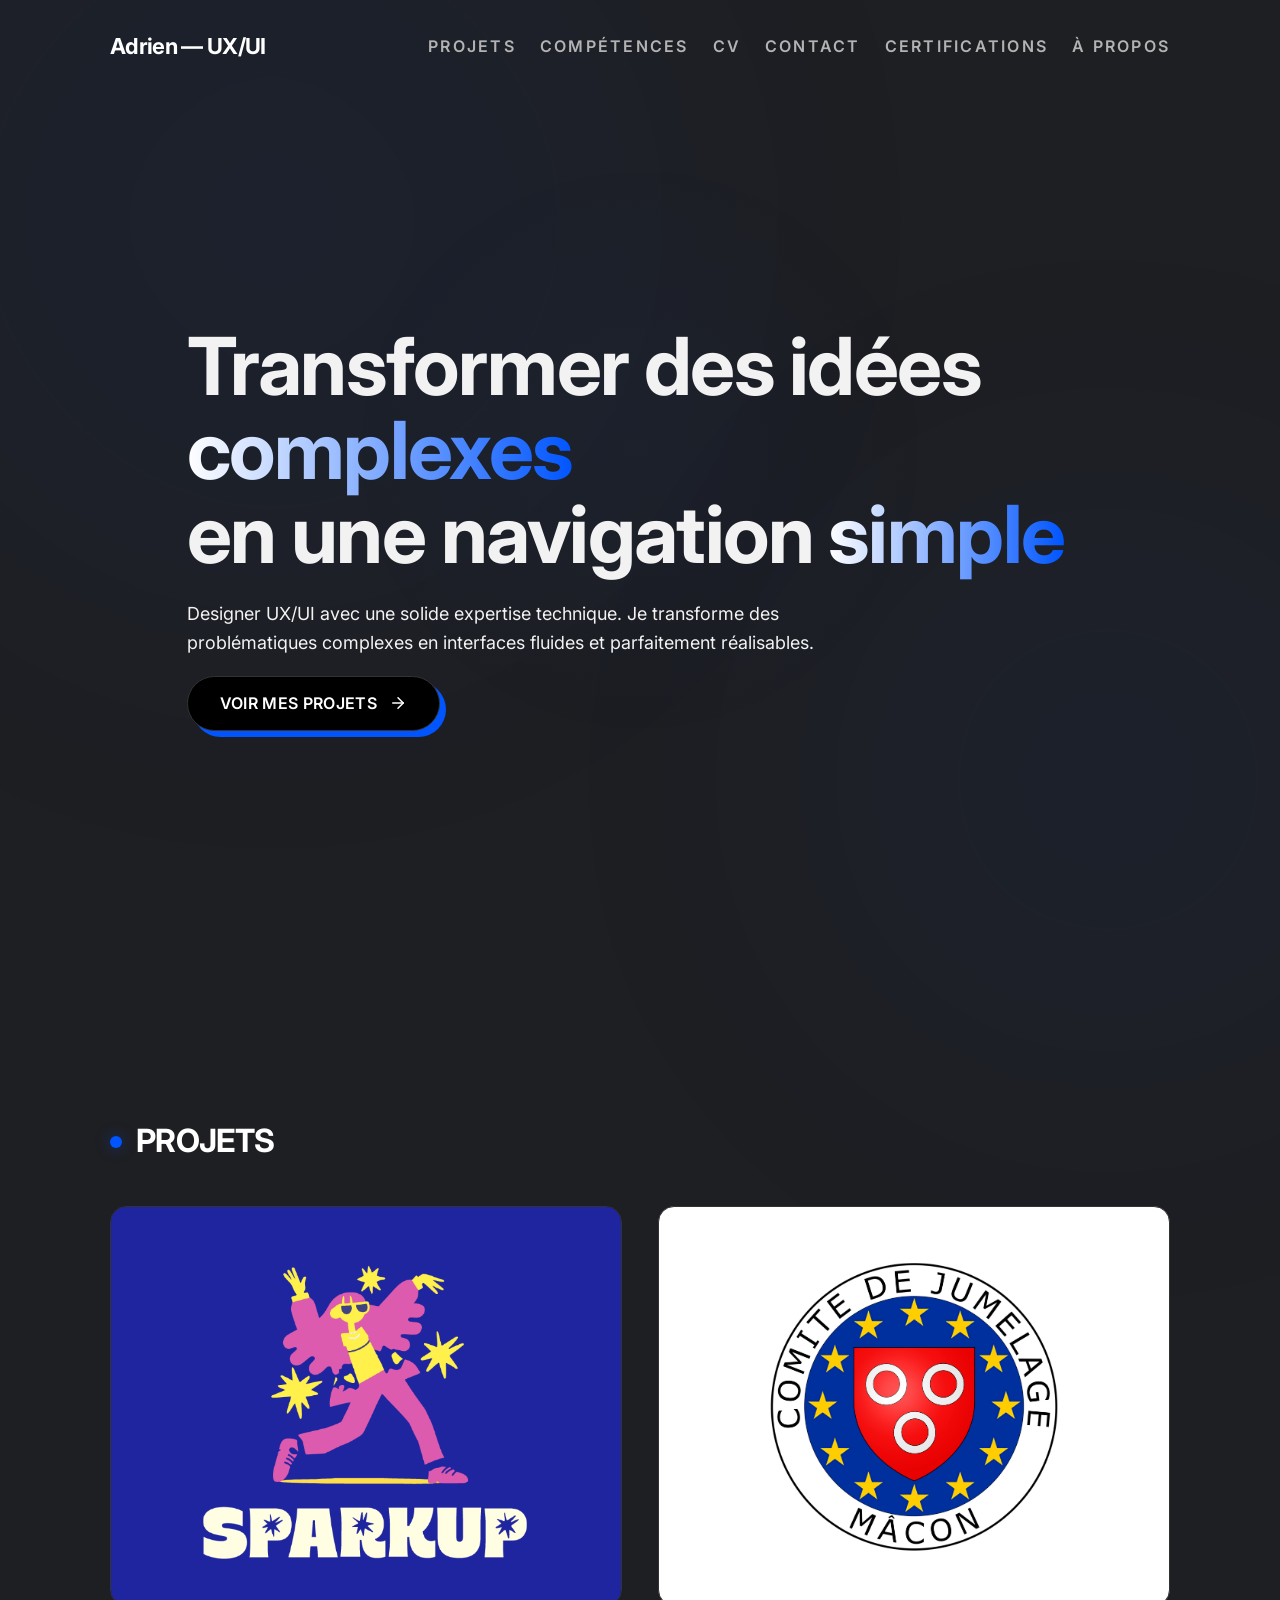
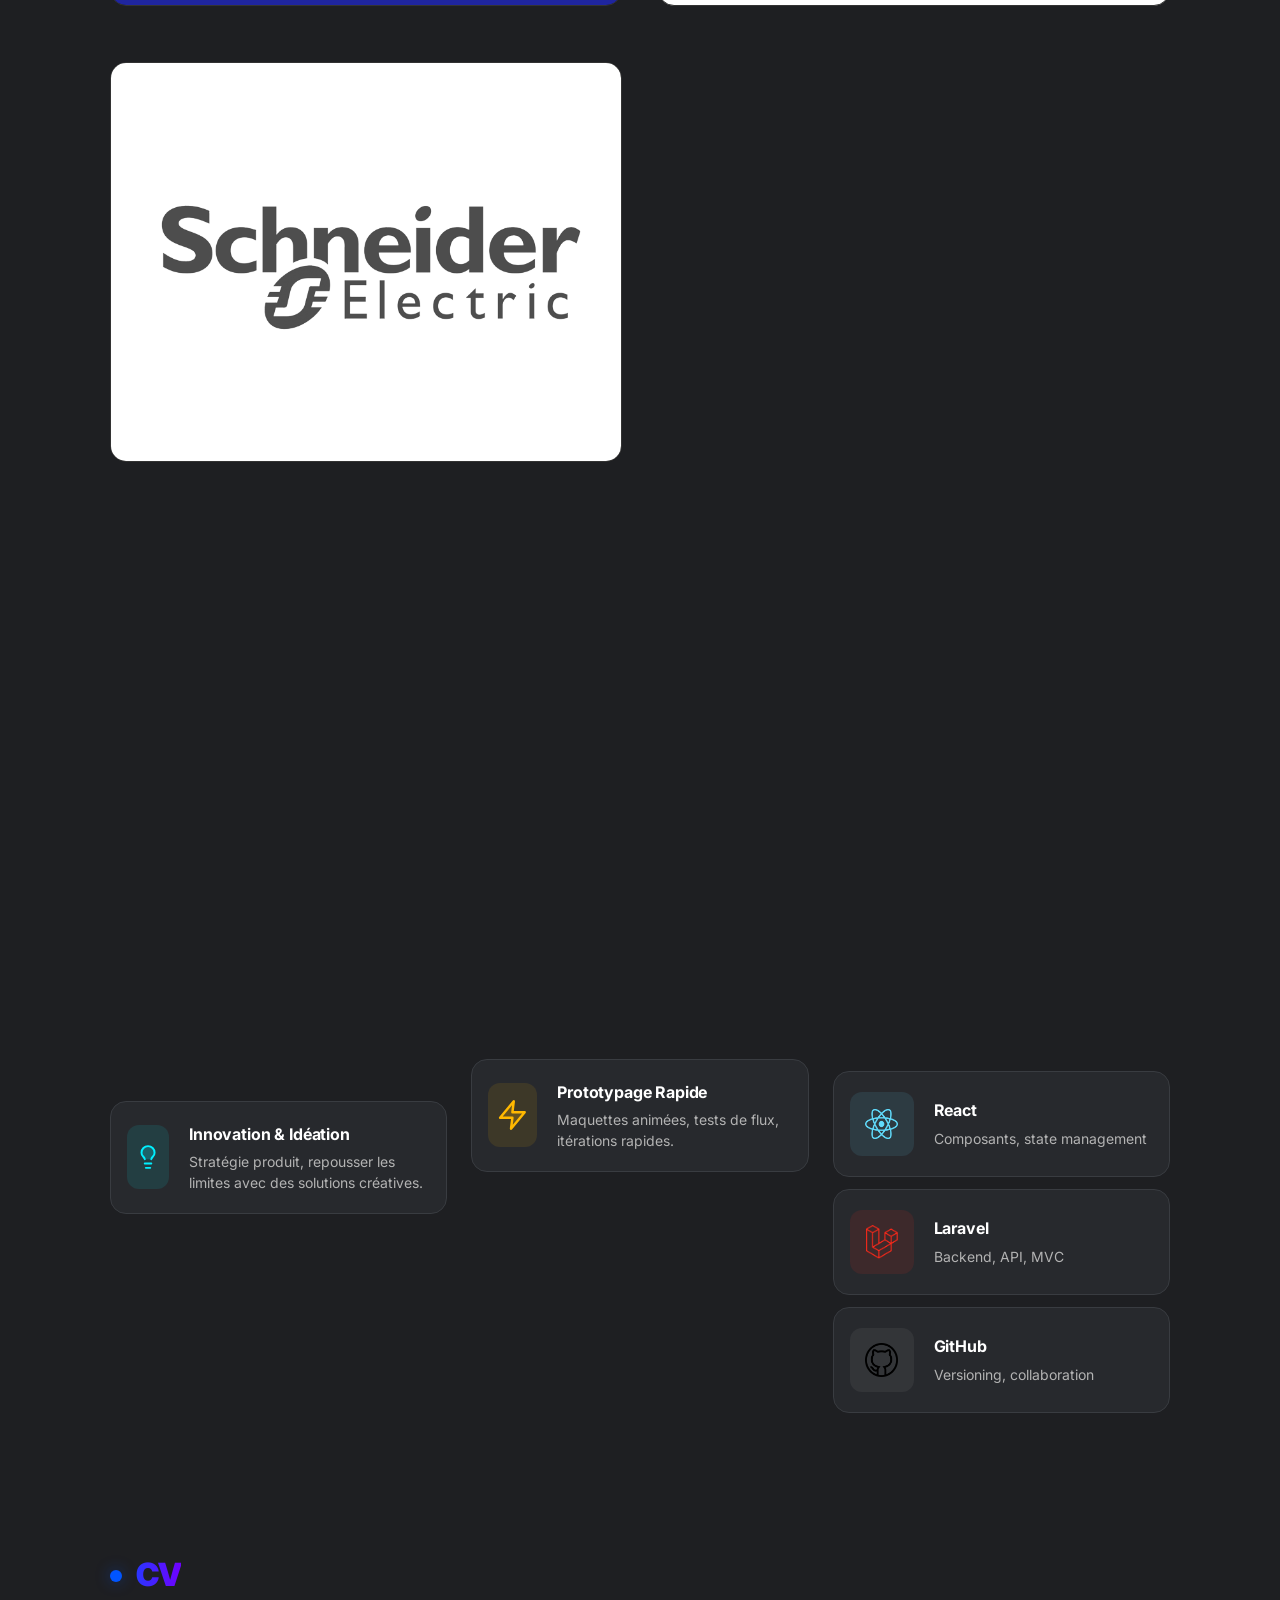
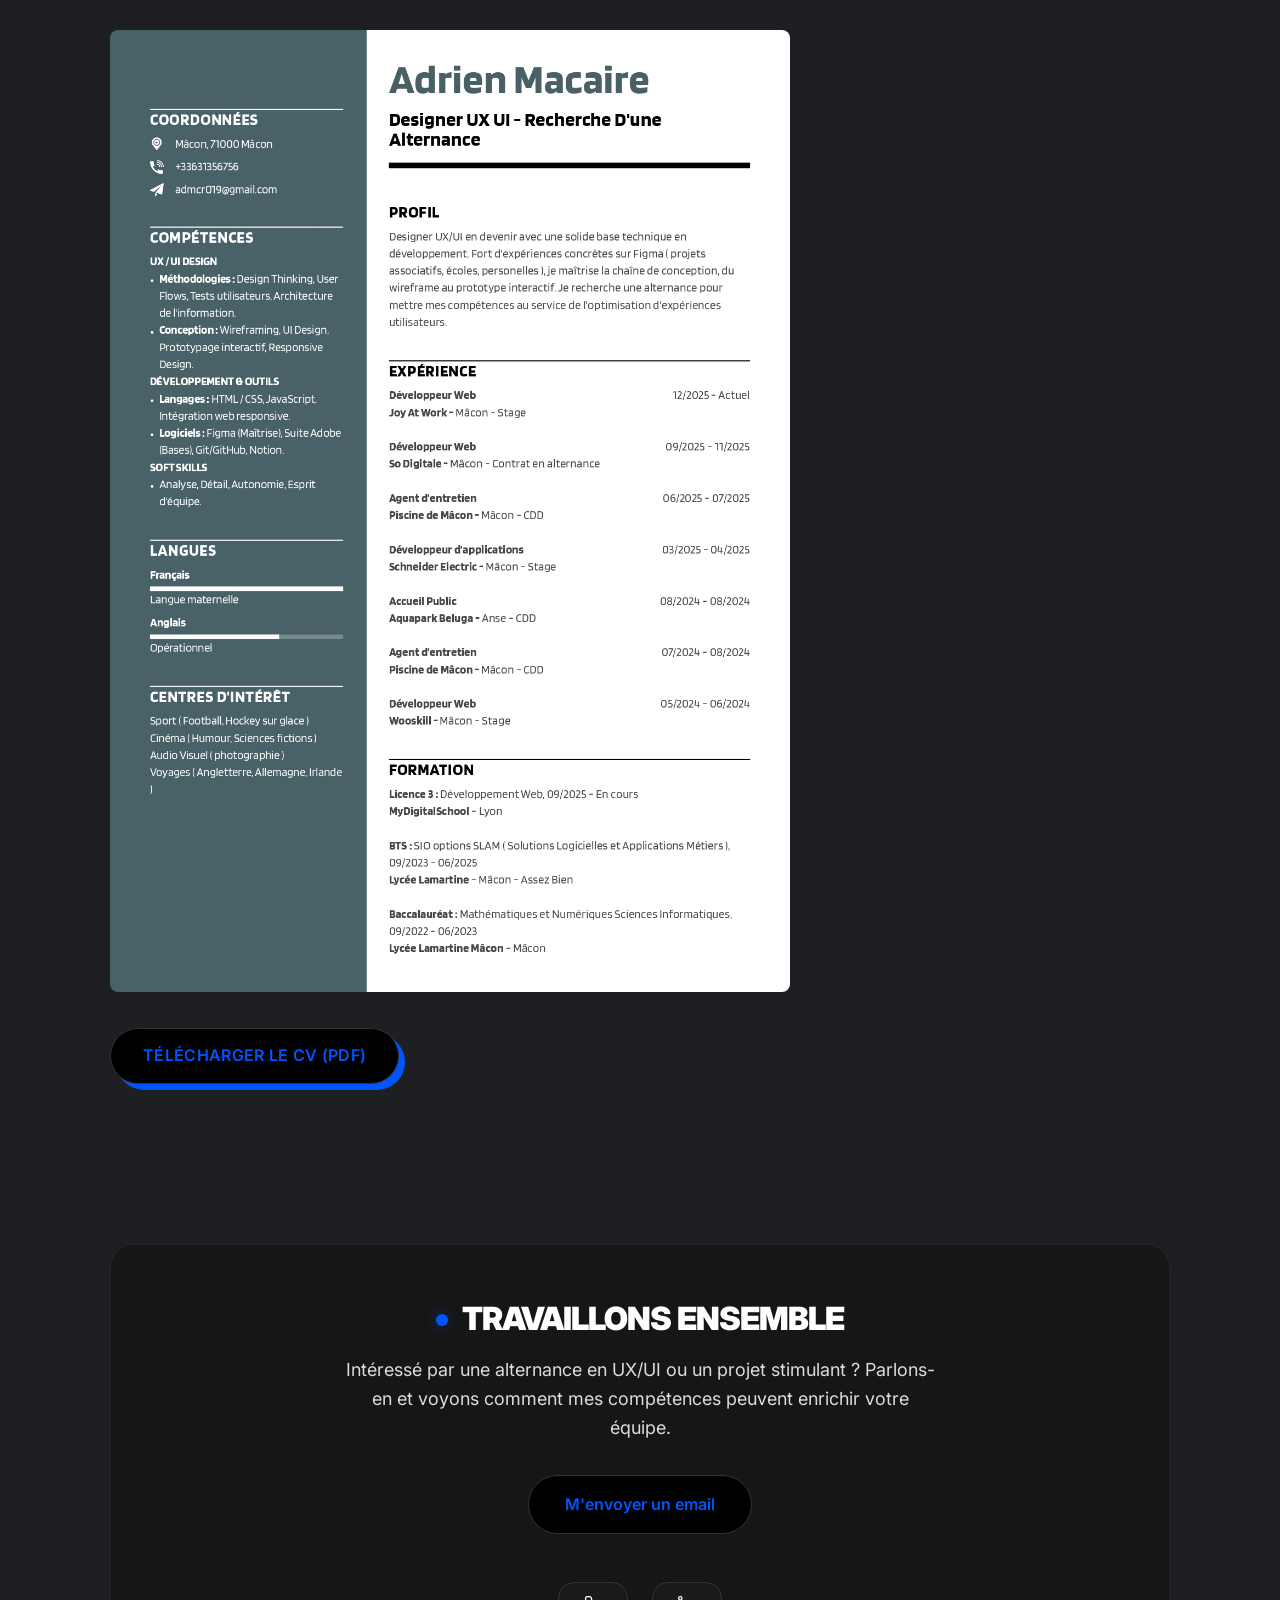
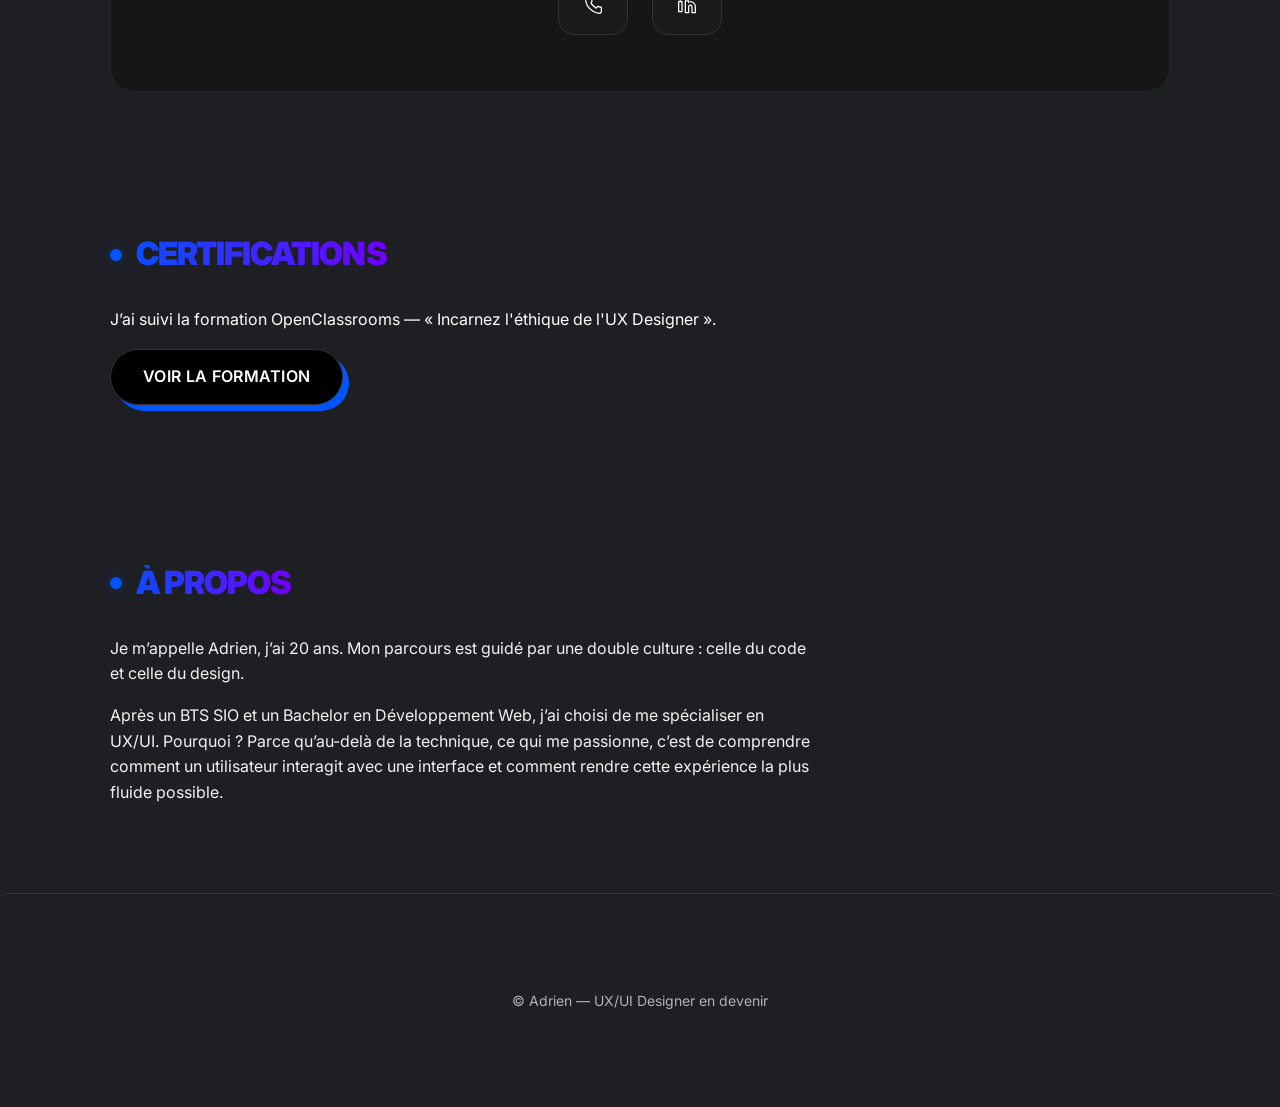
==== commit 1996188c: "Ajout des projets" ====
--- a/index.html
+++ b/index.html
@@ -27,21 +27,21 @@
   </header>
 
   <main>
-        <!-- Fallback visible back-to-top (controlled by JS) -->
-        <a id="back-to-top-fallback" href="#top" aria-label="Remonter en haut" title="Remonter en haut">▲</a>
     <section class="hero" id="hero">
       <div class="hero-glow circle-1"></div>
       <div class="hero-glow circle-2"></div>
       <div class="container">
         <div class="hero-inner">
-          <h1 class="hero-title" aria-label="Concevoir avec précision. Intégrer avec logique.">
-            <span class="word-reveal" style="animation-delay: 50ms;">Concevoir</span>
-            <span class="word-reveal" style="animation-delay: 150ms;">avec</span>
-            <span class="word-reveal" style="animation-delay: 250ms;"><span class="text-gradient">précision</span>.</span>
+          <h1 class="hero-title" aria-label="Transformer des idées complexes en une navigation simple">
+            <span class="word-reveal" style="animation-delay: 50ms;">Transformer</span>
+            <span class="word-reveal" style="animation-delay: 150ms;">des</span>
+            <span class="word-reveal" style="animation-delay: 250ms;">idées</span>
+            <span class="word-reveal" style="animation-delay: 350ms;"><span class="text-gradient">complexes</span></span>
             <br>
-            <span class="word-reveal" style="animation-delay: 450ms;">Intégrer</span>
-            <span class="word-reveal" style="animation-delay: 550ms;">avec</span>
-            <span class="word-reveal" style="animation-delay: 650ms;"><span class="text-gradient">logique</span>.</span>
+            <span class="word-reveal" style="animation-delay: 550ms;">en</span>
+            <span class="word-reveal" style="animation-delay: 650ms;">une</span>
+            <span class="word-reveal" style="animation-delay: 750ms;">navigation</span>
+            <span class="word-reveal" style="animation-delay: 850ms;"><span class="text-gradient">simple</span></span>
           </h1>
           <p class="lead animate-up" style="animation-delay: 800ms;">Designer UX/UI avec une solide expertise technique. Je transforme des problématiques complexes en interfaces fluides et parfaitement réalisables.</p>
           <p class="animate-up" style="animation-delay: 1000ms;"><a class="btn-black" href="#projects">Voir mes projets <svg class="btn-arrow" width="18" height="18" viewBox="0 0 24 24" fill="none" stroke="currentColor" stroke-width="2" stroke-linecap="round" stroke-linejoin="round"><line x1="5" y1="12" x2="19" y2="12"></line><polyline points="12 5 19 12 12 19"></polyline></svg></a></p>
@@ -49,109 +49,109 @@
       </div>
     </section>
 
-    <section id="projects" class="container projects">
-      <h2>Projets</h2>
-      <p class="lead">Les études de cas seront ajoutées ici une fois finalisées. Tu peux remplir le template disponible dans <a href="templates/case-study-template.md">templates/case-study-template.md</a> et me fournir les exports Figma pour que j'intègre les visuels et détails.</p>
-      <p><a class="btn-black" href="templates/case-study-template.md">Télécharger le template</a></p>
+    <section id="projects" class="projects-section">
+      <div class="container">
+        <h2>Projets</h2>
+        <div class="projects-grid">
+          <a href="spark-up.html" class="project-card" data-bg-color="linear-gradient(135deg, #FF8C00, #FFA500)">
+            <img src="img/spark-up-logo.png" alt="Logo Spark Up" class="project-image" />
+            <div class="project-overlay"></div>
+          </a>
+          <a href="comite-jumelage.html" class="project-card" data-bg-color="linear-gradient(135deg, #4682B4, #5F9EA0)">
+            <img src="img/Logo CJM 2020.jpg" alt="Logo Comité de Jumelage" class="project-image" />
+            <div class="project-overlay"></div>
+          </a>
+          <a href="schneider-electric.html" class="project-card" data-bg-color="linear-gradient(135deg, #4682B4, #5F9EA0)">
+            <img src="img/Logo_schneider.png" alt="Logo Schneider Electric" class="project-image" />
+            <div class="project-overlay"></div>
+          </a>
+        </div>
+      </div>
     </section>
 
     <section id="skills" class="container skills">
       <h2>Compétences</h2>
       <div class="skills-poles">
         <div class="pole">
-          <h3>Design &amp; Stratégie</h3>
+          <h3>Stratégie &amp; Recherche UX</h3>
           <div class="pole-grid">
-            <div class="card skill-card">
-              <div class="tech-icon">
+            <div class="card skill-card icon-hover-card" style="--icon-color: #00C2FF; --bg-color: rgba(0, 194, 255, 0.1);">
+              <div class="tech-icon ux-icon" style="background-color: var(--bg-color); color: var(--icon-color);">
+                <svg xmlns="http://www.w3.org/2000/svg" viewBox="0 0 24 24" fill="currentColor" fill-opacity="0.2" stroke="currentColor" stroke-width="2" stroke-linecap="round" stroke-linejoin="round"><circle cx="11" cy="11" r="8"/><path d="m21 21-4.3-4.3"/></svg>
+              </div>
+              <div class="skill-content"><strong>Recherche Utilisateur</strong><p>Interviews, sondages, tests pour comprendre les besoins et comportements.</p></div>
+            </div>
+            <div class="card skill-card icon-hover-card" style="--icon-color: #8800FF; --bg-color: rgba(136, 0, 255, 0.1);">
+              <div class="tech-icon ux-icon" style="background-color: var(--bg-color); color: var(--icon-color);">
+                <svg xmlns="http://www.w3.org/2000/svg" viewBox="0 0 24 24" fill="currentColor" fill-opacity="0.2" stroke="currentColor" stroke-width="2" stroke-linecap="round" stroke-linejoin="round"><path d="M16 21v-2a4 4 0 0 0-4-4H6a4 4 0 0 0-4 4v2"/><circle cx="9" cy="7" r="4"/><polyline points="16 11 18 13 22 9"/></svg>
+              </div>
+              <div class="skill-content"><strong>Expérience Utilisateur</strong><p>Parcours, flows, interactions intuitives pour des tâches complexes fluides.</p></div>
+            </div>
+            <div class="card skill-card icon-hover-card" style="--icon-color: #00F0FF; --bg-color: rgba(0, 240, 255, 0.1);">
+              <div class="tech-icon ux-icon" style="background-color: var(--bg-color); color: var(--icon-color);">
+                <svg xmlns="http://www.w3.org/2000/svg" viewBox="0 0 24 24" fill="currentColor" fill-opacity="0.2" stroke="currentColor" stroke-width="2" stroke-linecap="round" stroke-linejoin="round"><path d="M15 14c.2-1 .7-1.7 1.5-2.5 1-.9 1.5-2.2 1.5-3.5A6 6 0 0 0 6 8c0 1.3.5 2.6 1.5 3.5.8.8 1.3 1.5 1.5 2.5"/><path d="M9 18h6"/><path d="M10 22h4"/></svg>
+              </div>
+              <div class="skill-content"><strong>Innovation &amp; Idéation</strong><p>Stratégie produit, repousser les limites avec des solutions créatives.</p></div>
+            </div>
+          </div>
+        </div>
+
+        <div class="pole">
+          <h3>Design Visuel &amp; Outils</h3>
+          <div class="pole-grid">
+            <div class="card skill-card icon-hover-card" style="--icon-color: #0055FF; --bg-color: rgba(0, 85, 255, 0.1);">
+              <div class="tech-icon ux-icon" style="background-color: var(--bg-color); color: var(--icon-color);">
                 <img src="img/figma-logo.png" alt="Figma" />
               </div>
-              <div class="skill-content"><strong>Figma</strong><p>Design System</p></div>
-            </div>
-            <div class="card skill-card">
-              <div class="tech-icon">
-                <svg width="28" height="28" viewBox="0 0 24 24" fill="none" xmlns="http://www.w3.org/2000/svg" aria-hidden="true">
-                  <circle cx="11" cy="11" r="5" stroke="#000" stroke-width="1.5" fill="none"/>
-                  <line x1="16.5" y1="16.5" x2="21" y2="21" stroke="#000" stroke-width="1.5" stroke-linecap="round"/>
-                </svg>
-              </div>
-              <div class="skill-content"><strong>UX Research</strong><p>Interviews, tests</p></div>
-            </div>
-            <div class="card skill-card">
-              <div class="tech-icon">
-                <svg width="28" height="28" viewBox="0 0 24 24" fill="none" xmlns="http://www.w3.org/2000/svg" aria-hidden="true">
-                  <rect x="3" y="3" width="18" height="18" rx="2" stroke="#000" stroke-width="1.5" fill="none"/>
-                  <line x1="3" y1="9" x2="21" y2="9" stroke="#000" stroke-width="1.5"/>
-                  <line x1="9" y1="21" x2="9" y2="9" stroke="#000" stroke-width="1.5"/>
-                </svg>
-              </div>
-              <div class="skill-content"><strong>Wireframing</strong><p>Maquettes, parcours</p></div>
-            </div>
-            <div class="card skill-card">
-              <div class="tech-icon">
-                <svg width="28" height="28" viewBox="0 0 24 24" fill="none" xmlns="http://www.w3.org/2000/svg" aria-hidden="true">
-                  <circle cx="12" cy="12" r="10" stroke="#000" stroke-width="1.5" fill="none"/>
-                  <path d="M12 2A10 10 0 0 1 12 22 10 10 0 0 1 12 2Z" fill="#000"/>
-                </svg>
-              </div>
-              <div class="skill-content"><strong>Accessibilité</strong><p>Standards WCAG</p></div>
+              <div class="skill-content"><strong>Figma / UI Design</strong><p>Interfaces haute-fidélité captivantes et modernes.</p></div>
+            </div>
+            <div class="card skill-card icon-hover-card" style="--icon-color: #FF007A; --bg-color: rgba(255, 0, 122, 0.1);">
+              <div class="tech-icon ux-icon" style="background-color: var(--bg-color); color: var(--icon-color);">
+                <svg xmlns="http://www.w3.org/2000/svg" viewBox="0 0 24 24" fill="currentColor" fill-opacity="0.2" stroke="currentColor" stroke-width="2" stroke-linecap="round" stroke-linejoin="round"><path d="m12 2 10 5-10 5L2 7l10-5Z"/><path d="m2 12 10 5 10-5"/><path d="m2 17 10 5 10-5"/></svg>
+              </div>
+              <div class="skill-content"><strong>Systèmes de Design</strong><p>Composants scalables, tokens, cohérence visuelle et marque.</p></div>
+            </div>
+            <div class="card skill-card icon-hover-card" style="--icon-color: #FFB800; --bg-color: rgba(255, 184, 0, 0.1);">
+              <div class="tech-icon ux-icon" style="background-color: var(--bg-color); color: var(--icon-color);">
+                <svg xmlns="http://www.w3.org/2000/svg" viewBox="0 0 24 24" fill="currentColor" fill-opacity="0.2" stroke="currentColor" stroke-width="2" stroke-linecap="round" stroke-linejoin="round"><polygon points="13 2 3 14 12 14 11 22 21 10 12 10 13 2"/></svg>
+              </div>
+              <div class="skill-content"><strong>Prototypage Rapide</strong><p>Maquettes animées, tests de flux, itérations rapides.</p></div>
             </div>
           </div>
         </div>
 
         <div class="pole">
-          <h3>Tech &amp; Développement</h3>
+          <h3>Développement &amp; Intégration</h3>
           <div class="pole-grid">
-            <div class="card skill-card">
-              <div class="tech-icon">
+            <div class="card skill-card icon-hover-card" style="--icon-color: #FF6B35; --bg-color: rgba(255, 107, 53, 0.1);">
+              <div class="tech-icon ux-icon" style="background-color: var(--bg-color); color: var(--icon-color);">
                 <img src="img/HTML5_logo_and_wordmark.svg.png" alt="HTML5" />
               </div>
-              <div class="skill-content"><strong>HTML / CSS</strong><p>Sémantique, responsive</p></div>
-            </div>
-            <div class="card skill-card">
-              <div class="tech-icon">
+              <div class="skill-content"><strong>HTML / CSS</strong><p>Structure sémantique, Grid, Flexbox</p></div>
+            </div>
+            <div class="card skill-card icon-hover-card" style="--icon-color: #F7B801; --bg-color: rgba(247, 184, 1, 0.1);">
+              <div class="tech-icon ux-icon" style="background-color: var(--bg-color); color: var(--icon-color);">
                 <img src="img/Javascript_badge.svg.png" alt="JavaScript" />
               </div>
-              <div class="skill-content"><strong>JavaScript</strong><p>Interactions, logique</p></div>
-            </div>
-            <div class="card skill-card">
-              <div class="tech-icon">
+              <div class="skill-content"><strong>JavaScript</strong><p>Interactions, logique, DOM</p></div>
+            </div>
+            <div class="card skill-card icon-hover-card" style="--icon-color: #61DAFB; --bg-color: rgba(97, 218, 251, 0.1);">
+              <div class="tech-icon ux-icon" style="background-color: var(--bg-color); color: var(--icon-color);">
                 <img src="img/React-icon.svg.png" alt="React" />
               </div>
-              <div class="skill-content"><strong>React</strong><p>Interfaces dynamiques</p></div>
-            </div>
-            <div class="card skill-card">
-              <div class="tech-icon">
+              <div class="skill-content"><strong>React</strong><p>Composants, state management</p></div>
+            </div>
+            <div class="card skill-card icon-hover-card" style="--icon-color: #FF2D20; --bg-color: rgba(255, 45, 32, 0.1);">
+              <div class="tech-icon ux-icon" style="background-color: var(--bg-color); color: var(--icon-color);">
+                <img src="img/Laravel.svg.png" alt="Laravel" />
+              </div>
+              <div class="skill-content"><strong>Laravel</strong><p>Backend, API, MVC</p></div>
+            </div>
+            <div class="card skill-card icon-hover-card" style="--icon-color: #999999; --bg-color: rgba(153, 153, 153, 0.1);">
+              <div class="tech-icon ux-icon" style="background-color: var(--bg-color); color: var(--icon-color);">
                 <img src="img/github-icone.png" alt="GitHub" />
               </div>
-              <div class="skill-content"><strong>GitHub</strong><p>Versioning</p></div>
-            </div>
-          </div>
-        </div>
-
-        <div class="pole">
-          <h3>Culture Technique</h3>
-          <div class="pole-grid">
-            <div class="card skill-card">
-              <div class="tech-icon">
-                <svg width="28" height="28" viewBox="0 0 24 24" fill="none" xmlns="http://www.w3.org/2000/svg" aria-hidden="true">
-                  <ellipse cx="12" cy="6" rx="8" ry="3" stroke="#000" stroke-width="1.5" fill="none"/>
-                  <path d="M4 6V18C4 19.6569 7.58172 21 12 21C16.4183 21 20 19.6569 20 18V6" stroke="#000" stroke-width="1.5" fill="none"/>
-                  <path d="M4 12C4 13.6569 7.58172 15 12 15C16.4183 15 20 13.6569 20 12" stroke="#000" stroke-width="1.5" fill="none"/>
-                </svg>
-              </div>
-              <div class="skill-content"><strong>SQL</strong><p>Bases de données</p></div>
-            </div>
-            <div class="card skill-card">
-              <div class="tech-icon">
-                <span style="font-size:24px; font-weight:700;">C#</span>
-              </div>
-              <div class="skill-content"><strong>C#</strong><p>Concepts objet</p></div>
-            </div>
-            <div class="card skill-card">
-              <div class="tech-icon">
-                <span style="font-size:24px; font-weight:700;">PHP</span>
-              </div>
-              <div class="skill-content"><strong>PHP</strong><p>Logique backend</p></div>
+              <div class="skill-content"><strong>GitHub</strong><p>Versioning, collaboration</p></div>
             </div>
           </div>
         </div>
@@ -160,7 +160,7 @@
 
     <section id="cv" class="container cv-section">
       <h2>CV</h2>
-      <img src="img/CV_Adrien_Macaire.png" alt="CV Adrien Macaire" class="cv-image" />
+      <img src="img/CV_Adrien_Macaire.jpg" alt="CV Adrien Macaire" class="cv-image" />
       <p style="margin-top:12px;"><a class="btn-black" href="doc/Macaire-Adrien-CV.pdf" download>Télécharger le CV (PDF)</a></p>
     </section>
 
@@ -169,19 +169,17 @@
         <h2>Travaillons ensemble</h2>
         <p class="contact-lead">Intéressé par une alternance en UX/UI ou un projet stimulant ? Parlons-en et voyons comment mes compétences peuvent enrichir votre équipe.</p>
         <div class="contact-actions">
-          <a class="btn-inversion" href="mailto:admcr019@gmail.com">M'envoyer un email <svg class="btn-arrow" width="18" height="18" viewBox="0 0 24 24" fill="none" stroke="currentColor" stroke-width="2" stroke-linecap="round" stroke-linejoin="round"><line x1="5" y1="12" x2="19" y2="12"></line><polyline points="12 5 19 12 12 19"></polyline></svg></a>
+          <a class="btn-inversion" href="mailto:admcr019@gmail.com">M'envoyer un email <polyline points="12 5 19 12 12 19"></polyline></svg></a>
         </div>
         <ul class="contact-socials">
           <li>
-            <a href="tel:0631356756">
+            <a href="tel:0631356756" title="Appeler">
               <span class="icon" aria-hidden="true"><svg viewBox="0 0 24 24" width="20" height="20" fill="none" stroke="currentColor" stroke-width="1.5" stroke-linecap="round" stroke-linejoin="round" focusable="false" aria-hidden="true"><path d="M22 16.92v3a2 2 0 0 1-2.18 2 19.86 19.86 0 0 1-8.63-3.07 19.5 19.5 0 0 1-6-6A19.86 19.86 0 0 1 3.08 4.18 2 2 0 0 1 5 2h3a2 2 0 0 1 2 1.72c.12.9.36 1.76.72 2.56a2 2 0 0 1-.45 2.11L9.7 9.7a16 16 0 0 0 6 6l1.3-1.3a2 2 0 0 1 2.11-.45c.8.36 1.66.6 2.56.72A2 2 0 0 1 22 16.92z"/></svg></span>
-              06 31 35 67 56
             </a>
           </li>
           <li>
-            <a href="https://www.linkedin.com/in/adrien-macaire-568b0b28b/">
+            <a href="https://www.linkedin.com/in/adrien-macaire-568b0b28b/" title="LinkedIn">
               <span class="icon" aria-hidden="true"><svg viewBox="0 0 24 24" width="20" height="20" fill="none" stroke="currentColor" stroke-width="1.5" stroke-linecap="round" stroke-linejoin="round" focusable="false" aria-hidden="true"><path d="M16 8a6 6 0 0 1 6 6v7h-4v-7a2 2 0 0 0-2-2 2 2 0 0 0-2 2v7h-4v-14h4v2" /><rect x="2" y="8" width="4" height="12" /><circle cx="4" cy="4" r="2" /></svg></span>
-              LinkedIn
             </a>
           </li>
         </ul>
--- a/styles.css
+++ b/styles.css
@@ -15,7 +15,7 @@
   --header-height:72px;
 }
 *{box-sizing:border-box}
-html,body{height:100%;overflow-x:hidden}
+html,body{overflow-x:hidden}
 .cursor-glow {
   position: fixed;
   top: 0; left: 0;
@@ -75,7 +75,8 @@
 .brand{color:var(--text);text-decoration:none;font-weight:600;font-family:Inter, system-ui, -apple-system, "Segoe UI", Roboto, "Helvetica Neue", Arial, sans-serif}
 .nav{display:flex;gap:24px}
 #menu-toggle{display:none;background:none;border:1px solid transparent;color:var(--text);font-size:18px;padding:8px;border-radius:8px}
-.nav a{position:relative;color:#b3b3b3;text-decoration:none;letter-spacing:0.14em;text-transform:uppercase;font-weight:600;padding:8px 0;transition:all 0.3s ease;background:transparent;overflow:hidden;}
+.nav a{position:relative;color:#b3b3b3;text-decoration:none;letter-spacing:0.14em;text-transform:uppercase;font-weight:600;padding:8px 0;transition:color 0.4s cubic-bezier(0.19, 1, 0.22, 1);background:transparent;overflow:hidden;outline:none;}
+.nav a:focus{outline:none;}
 .nav a::after {
   content: '';
   position: absolute;
@@ -83,16 +84,21 @@
   left: 0;
   width: 100%;
   height: 2px;
-  background: #4D8BFF;
-  transform: translateX(-101%);
-  transition: transform 0.3s cubic-bezier(0.4, 0, 0.2, 1);
+  background: var(--accent-text);
+  transform: scaleX(0);
+  transform-origin: center;
+  transition: transform 0.4s cubic-bezier(0.19, 1, 0.22, 1);
 }
 .nav a:hover{color:#FFFFFF;}
+.nav a:hover::after,
+.nav a.active::after {
+  transform: scaleX(1);
+}
 .nav a.active {
   color: #FFFFFF;
 }
-.nav a.active::after {
-  transform: translateX(0);
+.nav:hover a:not(:hover):not(.active) {
+  color: var(--muted-2);
 }
 #menu-toggle{display:none;background:none;border:1px solid transparent;color:var(--text);font-size:18px;padding:8px;border-radius:8px}
 .hero{padding:160px 0;text-align:left;position:relative;overflow:hidden;}
@@ -192,8 +198,14 @@
   transform: scale(1);
 }
 
-.project-card{background:#1a1a1a;border:1px solid #333333;padding:24px;border-radius:16px;margin-bottom:20px;transition:all 0.3s cubic-bezier(0.4, 0, 0.2, 1);position:relative;}
-.project-card::after{content:'';position:absolute;top:10px;right:10px;width:6px;height:6px;background:#0055FF;border-radius:50%;opacity:0;transition:opacity 0.3s ease;box-shadow:0 0 10px #0055FF;}
+.project-card{background:#1a1a1a;border:1px solid #333333;border-radius:16px;margin-bottom:20px;transition:all 0.3s cubic-bezier(0.4, 0, 0.2, 1);position:relative;overflow:hidden;cursor:pointer;min-height:400px;display:flex;align-items:center;justify-content:center;text-decoration:none;color:inherit;}
+.project-card:nth-child(2){background:white;}
+.project-image{width:100%;height:100%;object-fit:cover;position:absolute;top:0;left:0;z-index:1;}
+.project-card:nth-child(2) .project-image{width:85%;height:85%;object-fit:contain;position:absolute;top:50%;left:50%;transform:translate(-50%, -50%);}
+.project-overlay{position:absolute;top:0;left:0;width:100%;height:100%;background:rgba(0,0,0,0);transition:background 0.3s ease;z-index:2;}
+.project-card:hover .project-overlay{background:rgba(0,0,0,0.2);}
+.project-card::after{content:'';position:absolute;bottom:20px;right:20px;width:6px;height:6px;background:#0055FF;border-radius:50%;opacity:0;transition:opacity 0.3s ease;box-shadow:0 0 10px #0055FF;z-index:4;}
+.project-card:hover::after{opacity:1;}
 .project-card:hover{border-color:#0055FF;transform:translateY(-6px);box-shadow:0 10px 40px rgba(0, 85, 255, 0.15);}
 .project-card:hover::after{opacity:1;}
 .project-header h3{margin:0 0 6px;color:#FFFFFF;}
@@ -206,16 +218,18 @@
   position: fixed;
   right: 28px;
   bottom: 32px;
-  width: 48px;
-  height: 48px;
+  width: 52px;
+  height: 52px;
   display: inline-flex;
   align-items: center;
   justify-content: center;
-  background: #000;
-  color: #fff;
-  border-radius: 50%;
-  border: none;
-  box-shadow: 0 6px 16px rgba(0,0,0,0.15);
+  background: rgba(30, 31, 34, 0.7);
+  backdrop-filter: blur(12px);
+  -webkit-backdrop-filter: blur(12px);
+  color: #FFFFFF;
+  border-radius: 12px;
+  border: 1px solid #393C41;
+  box-shadow: 0 4px 14px rgba(0, 0, 0, 0.25);
   cursor: pointer;
   opacity: 0;
   visibility: hidden;
@@ -226,9 +240,10 @@
 
 .back-to-top svg {
   display: block;
-  width: 18px;
-  height: 18px;
+  width: 22px;
+  height: 22px;
   stroke: currentColor;
+  transition: transform 0.3s cubic-bezier(0.16, 1, 0.3, 1);
 }
 
 .back-to-top.show {
@@ -239,15 +254,21 @@
 
 .back-to-top:hover,
 .back-to-top:focus {
-  background: #0055FF !important;
-  box-shadow: 0 10px 20px rgba(0, 85, 255, 0.3) !important;
-  transform: translateY(-4px) scale(1.05);
+  background: #111111 !important;
+  border-color: #0055FF !important;
+  box-shadow: 0 0 15px rgba(0, 85, 255, 0.3), 4px 4px 0px #0055FF !important;
+  transform: translateY(-4px);
   outline: none;
+}
+
+.back-to-top:hover svg {
+  transform: translateY(-3px);
+  color: #0055FF;
 }
 
 /* Click animation: brief scale */
 .back-to-top.clicked{
-  transform: translateY(-4px) scale(0.86) !important;
+  transform: translateY(-4px) scale(0.92) !important;
   transition: transform 220ms cubic-bezier(.2,.8,.2,1);
 }
 .figma a{color:var(--text)}
@@ -279,20 +300,30 @@
 
 /* Skill cards with tech icons */
 .skill-grid{display:grid;grid-template-columns:repeat(auto-fit,minmax(240px,1fr));gap:18px;margin-top:12px}
-.skill-card{display:flex;align-items:center;gap:20px;padding:20px 16px;border:1px solid #393C41;background:#27292D;color:#FFFFFF;border-radius:16px;transition:all 0.3s cubic-bezier(0.4, 0, 0.2, 1);position:relative;}
+.skill-card{display:flex;align-items:center;gap:20px;padding:20px 16px;border:1px solid #393C41;background:#27292D;color:#FFFFFF;border-radius:16px;transition:all 0.3s cubic-bezier(0.4, 0, 0.2, 1);position:relative;height:100%}
 .skill-card::after{content:'';position:absolute;top:10px;right:10px;width:6px;height:6px;background:#0055FF;border-radius:50%;opacity:0;transition:opacity 0.3s ease;box-shadow:0 0 10px #0055FF;}
 .skill-card:hover{border-color:#0055FF;transform:translateY(-5px);box-shadow:0 0 25px rgba(0, 85, 255, 0.2);}
 .skill-card:hover::after{opacity:1;}
 .tech-icon{width:64px;height:64px;border:none;display:flex;align-items:center;justify-content:center;font-weight:700;background:transparent;color:#FFFFFF;overflow:hidden;border-radius:12px;padding:8px;}
-.tech-icon svg{width:70%;height:70%;display:block;stroke:#FFFFFF;fill:none}
+.tech-icon svg{width:70%;height:70%;display:block;stroke:#FFFFFF;}
+.tech-icon.ux-icon svg{width:100%;height:100%;stroke:currentColor;stroke-width:1.8px;}
 .tech-icon img{width:70%;height:70%;display:block;object-fit:contain}
 .skill-content strong{display:block;font-size:16px;color:#FFFFFF;letter-spacing:-0.01em;}
 .skill-content p{margin:4px 0 0;color:#b3b3b3;font-size:14px;font-weight:400;line-height:1.5;}
 .skills-poles{display:grid;grid-template-columns:repeat(auto-fit,minmax(320px,1fr));gap:24px;margin-top:18px}
 .pole h3{font-family:Inter, system-ui, -apple-system, "Segoe UI", Roboto, "Helvetica Neue", Arial, sans-serif;font-size:18px;margin:0 0 16px;letter-spacing:0.12em;text-transform:uppercase;color:#FFFFFF;font-weight:600}
-.pole:first-child{background:linear-gradient(180deg, rgba(255,255,255,0.03), transparent);border:1px solid rgba(255,255,255,0.05);padding:24px;border-radius:24px;}
-.pole:first-child h3{color:#4D8BFF;}
-.pole-grid{display:grid;grid-template-columns:repeat(auto-fit,minmax(200px,1fr));gap:12px}
+.pole-grid{display:grid;grid-template-columns:repeat(auto-fit,minmax(200px,1fr));gap:12px;align-items:stretch}
+
+/* UX Icons Animations */
+.icon-hover-card:hover .ux-icon svg,
+.icon-hover-card:hover .ux-icon img {
+  transform: scale(1.1);
+  transition: transform 0.3s cubic-bezier(0.16, 1, 0.3, 1);
+}
+.ux-icon svg,
+.ux-icon img {
+  transition: transform 0.3s cubic-bezier(0.16, 1, 0.3, 1);
+}
 
 /* Button interactions */
 .btn-black{
@@ -538,16 +569,77 @@
 }
 #scroll-progress.show{opacity:1}
 
-/* Fallback visible back-to-top (simple anchor) */
-#back-to-top-fallback{
-  position:fixed;right:18px;bottom:84px;z-index:300000;display:inline-flex;align-items:center;justify-content:center;
-  width:52px;height:52px;background:#000;color:#fff;border-radius:50%;text-decoration:none;font-size:20px;box-shadow:0 6px 16px rgba(0,0,0,0.15);
-  opacity:0;visibility:hidden;transform:translateY(8px);transition:all 0.3s cubic-bezier(0.4, 0, 0.2, 1);
-}
-#back-to-top-fallback.show{opacity:1;visibility:visible;transform:translateY(0)}
-#back-to-top-fallback:hover{transform:translateY(-4px);background:#0055FF;box-shadow:0 10px 20px rgba(0, 85, 255, 0.3)}
+/* New Project Section Styles */
+.projects-section {
+  position: relative;
+  padding: 72px 0;
+  transition: background 0.8s cubic-bezier(0.25, 0.8, 0.25, 1);
+  overflow: hidden;
+}
+
+.projects-grid {
+  display: grid;
+  grid-template-columns: repeat(auto-fit, minmax(340px, 1fr));
+  gap: 36px;
+  position: relative;
+  z-index: 2;
+}
+
+.project-card {
+  background: rgba(26, 26, 26, 0.8);
+  backdrop-filter: blur(10px);
+  -webkit-backdrop-filter: blur(10px);
+  border: 1px solid #333;
+  border-radius: 16px;
+  padding: 28px;
+  transition: all 0.4s cubic-bezier(0.16, 1, 0.3, 1);
+  cursor: pointer;
+  transform: scale(1);
+}
+
+.project-card:hover {
+  transform: scale(1.05);
+  border-color: rgba(255, 255, 255, 0.5);
+  box-shadow: 0 20px 50px rgba(0, 0, 0, 0.3);
+}
+
+.project-content h3 {
+  font-size: 24px;
+  font-weight: 700;
+  margin-bottom: 12px;
+  color: #fff;
+}
+
+.project-content p {
+  color: var(--muted);
+  margin-bottom: 20px;
+}
+
+.project-tags {
+  display: flex;
+  gap: 8px;
+  flex-wrap: wrap;
+}
+
+.project-tags span {
+  background: rgba(255, 255, 255, 0.1);
+  color: #fff;
+  padding: 6px 12px;
+  border-radius: 8px;
+  font-size: 12px;
+  font-weight: 500;
+  opacity: 0;
+  transform: translateY(10px);
+  transition: all 0.3s ease;
+  transition-delay: calc(var(--tag-index, 0) * 50ms);
+}
+
+.project-card:hover .project-tags span {
+  opacity: 1;
+  transform: translateY(0);
+}
+
 
 @media(max-width:520px){
-  /* avoid covering mobile UI */
-  #back-to-top-fallback{right:12px;bottom:74px}
-}
+  /* CSS adjustments for mobile */
+}
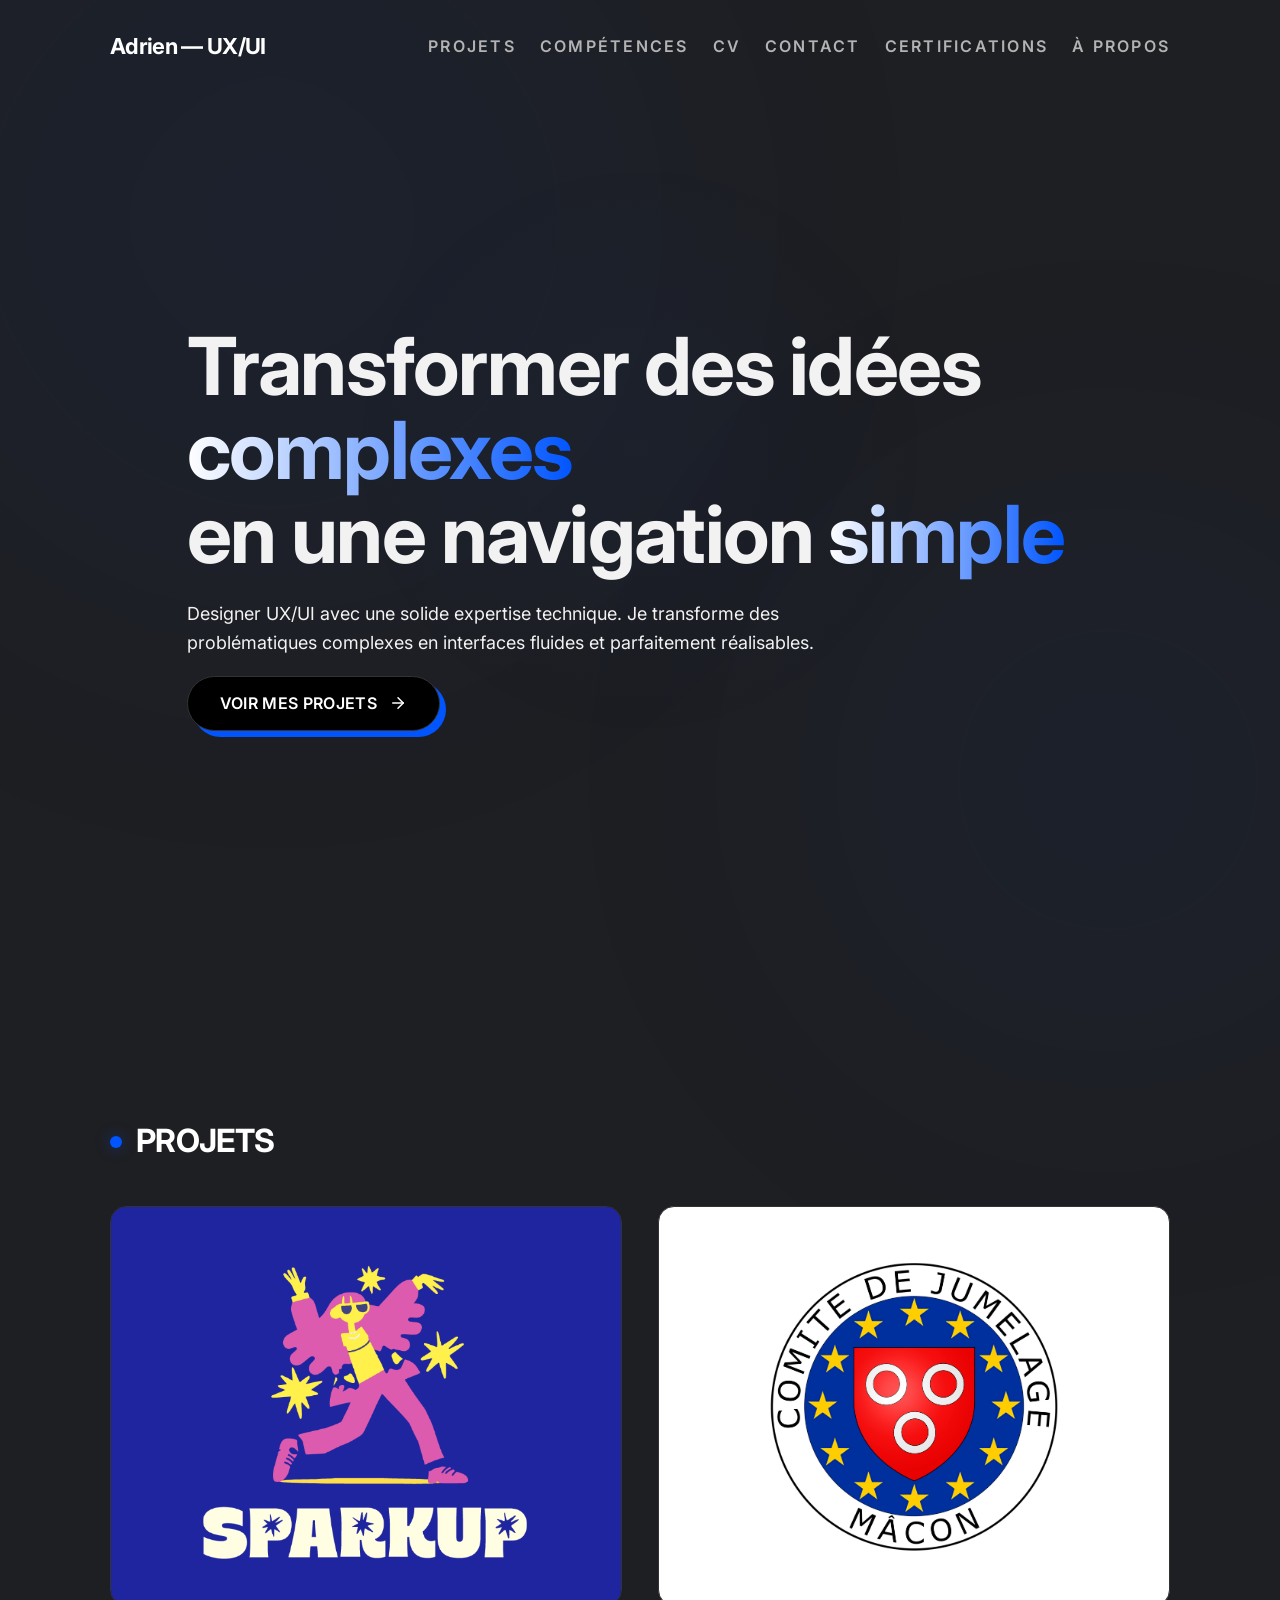
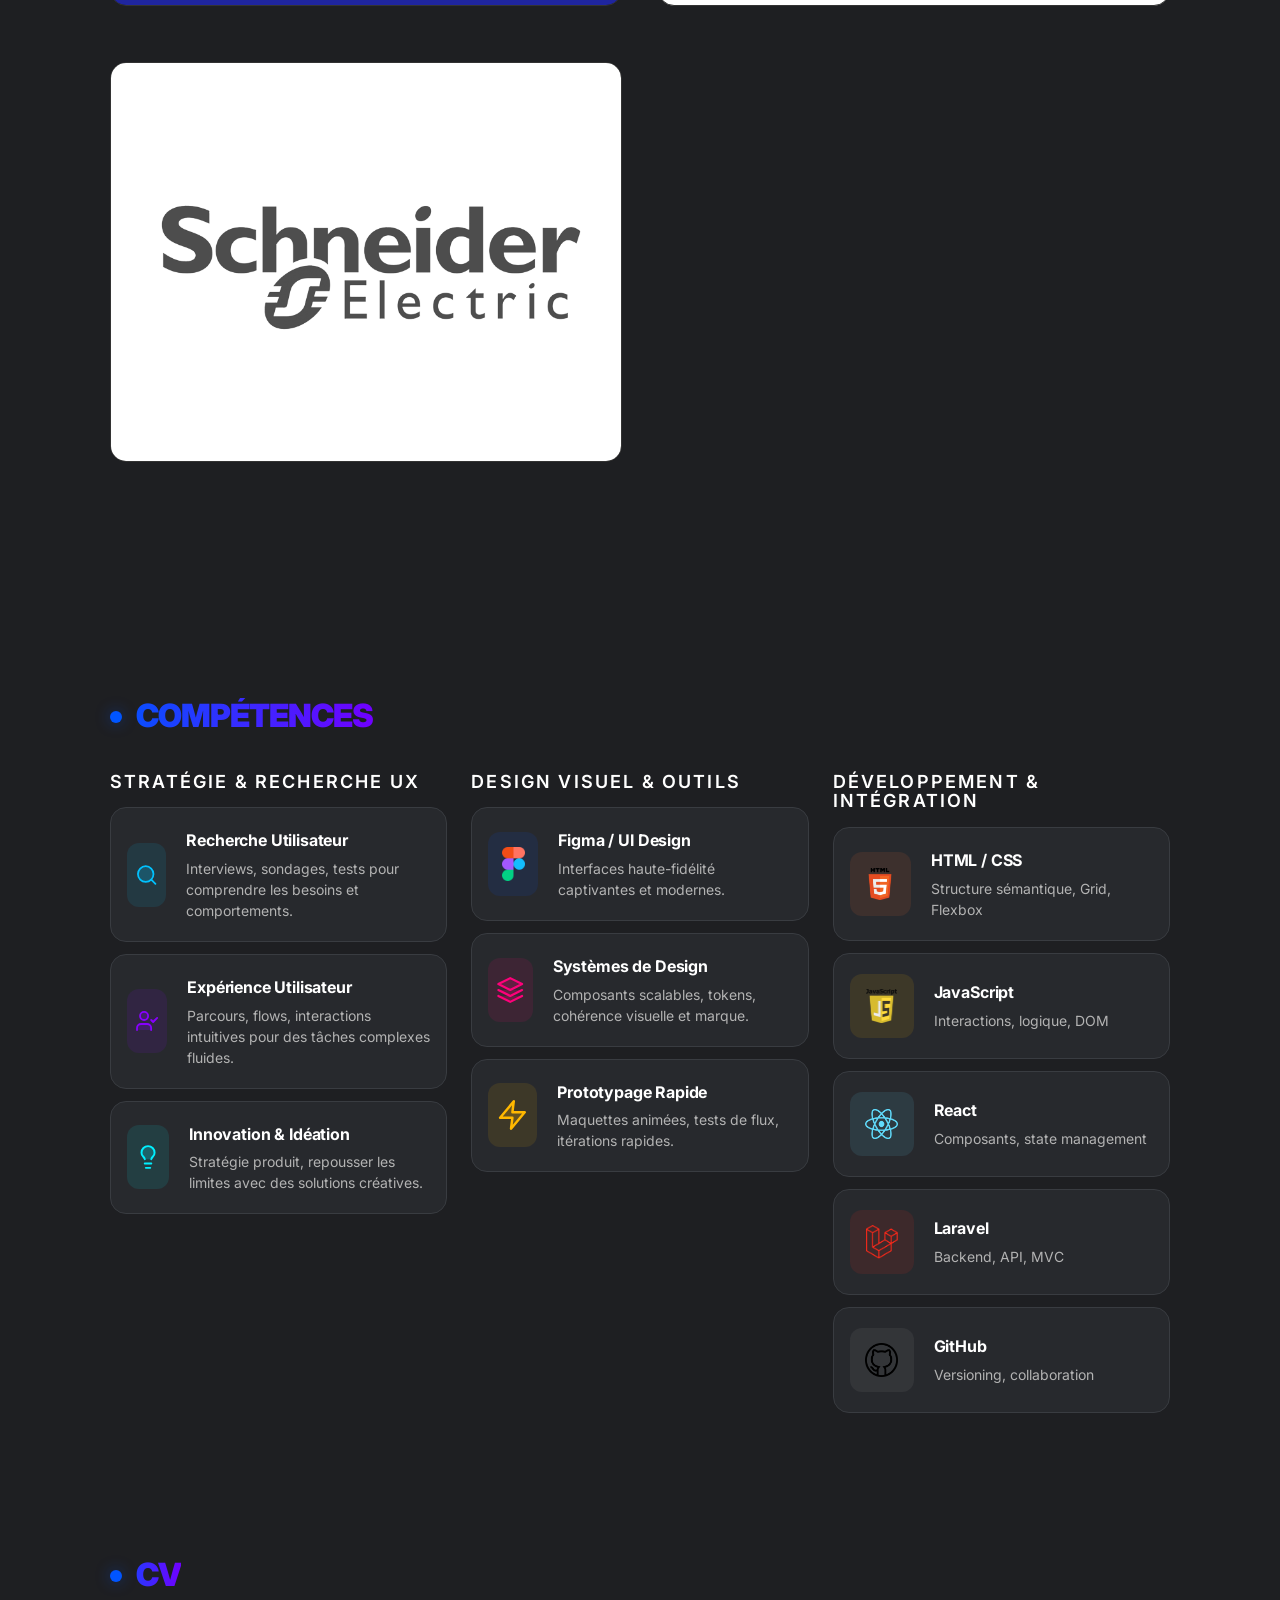
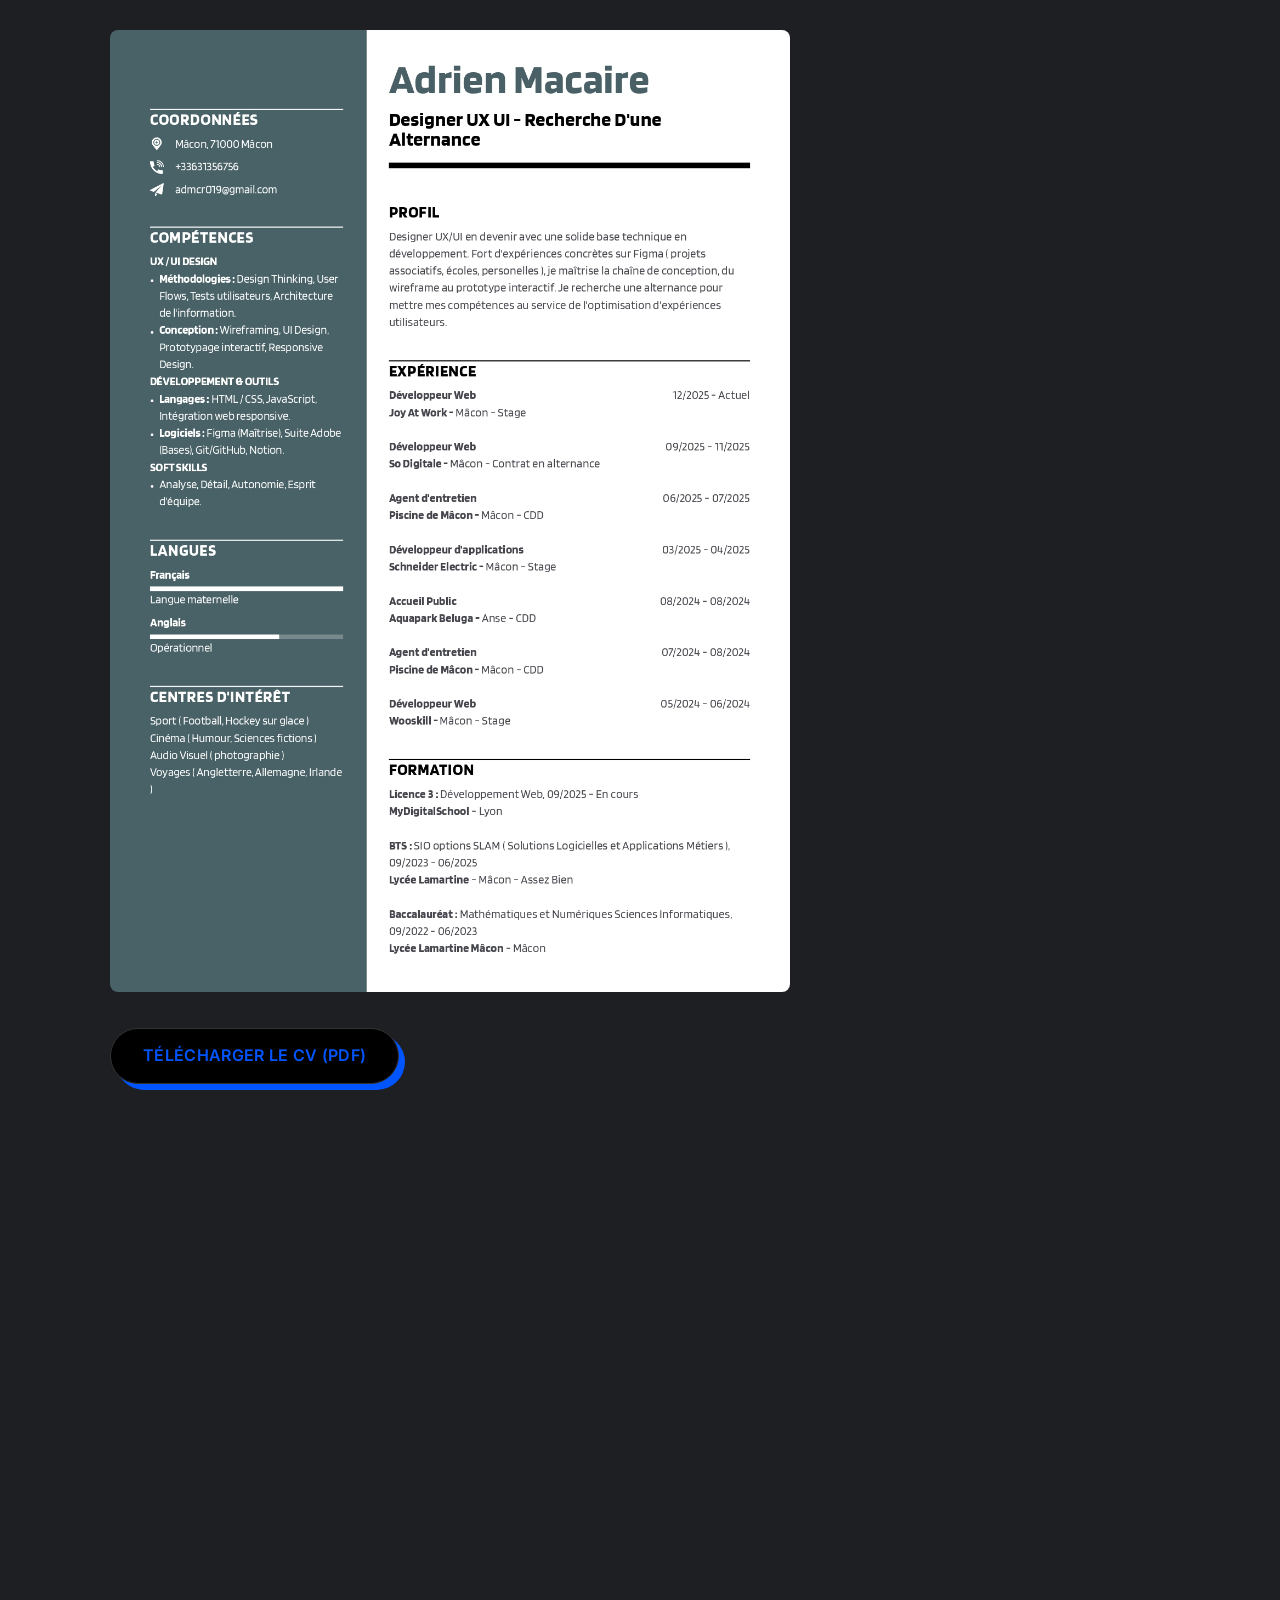
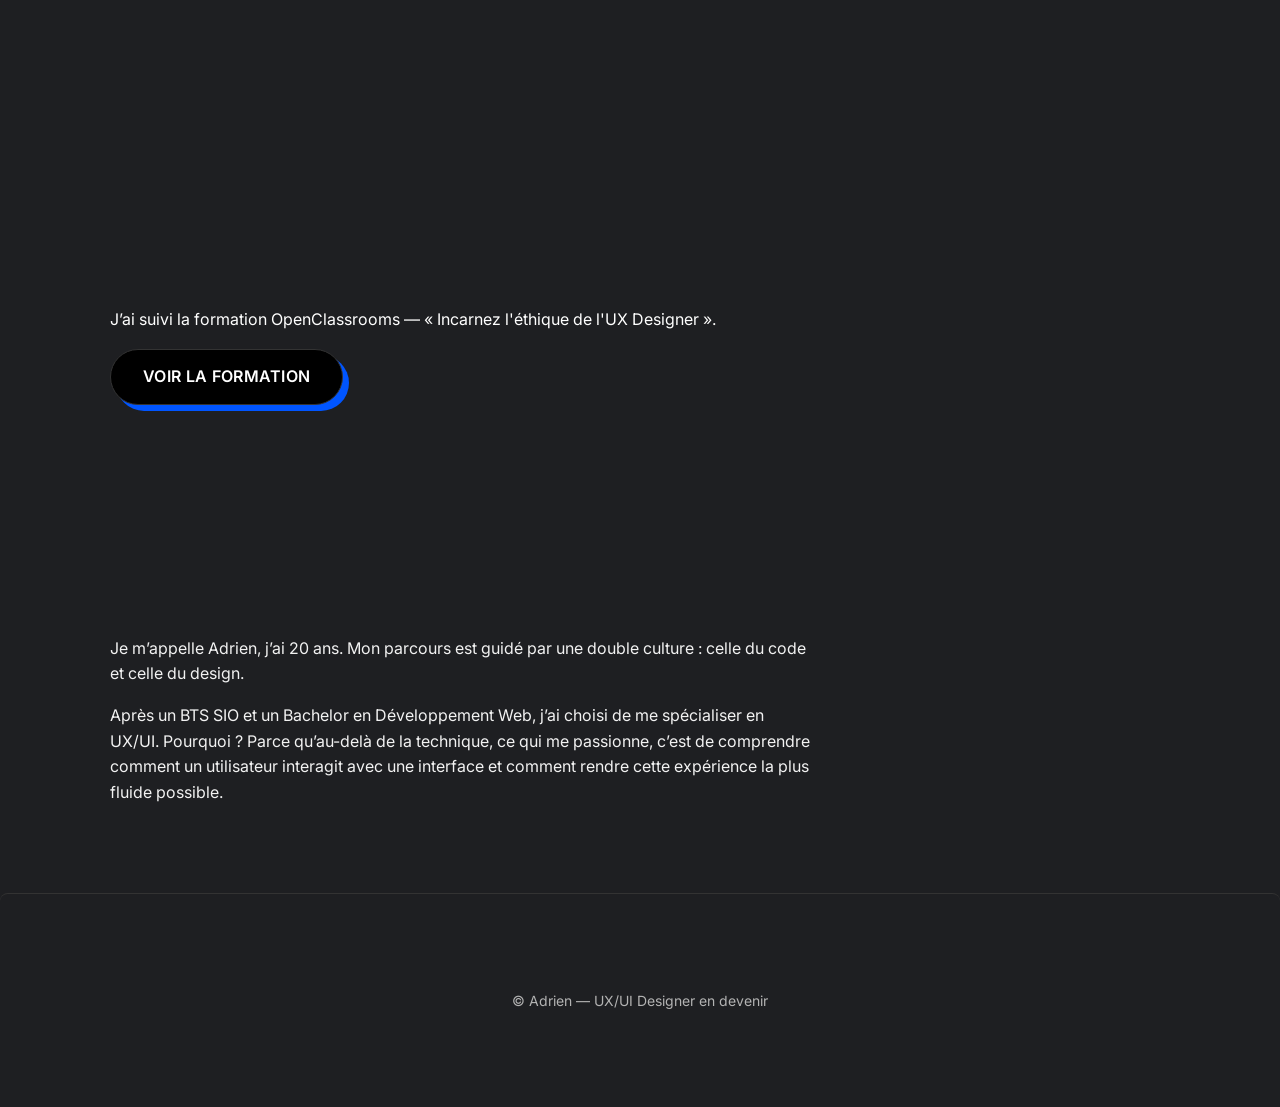
==== commit 8466b612: "ajout du favicon" ====
--- a/index.html
+++ b/index.html
@@ -4,6 +4,7 @@
   <meta charset="utf-8">
   <meta name="viewport" content="width=device-width,initial-scale=1">
   <title>Adrien Macaire</title>
+  <link rel="icon" type="image/x-icon" href="Portfolio-A.ico">
   <meta name="description" content="Portfolio UX/UI orienté processus et réflexion utilisateur.">
   <link href="https://fonts.googleapis.com/css2?family=Inter:wght@300;400;500;600;700&family=Playfair+Display:wght@400;600;700;900&display=swap" rel="stylesheet">
   <link rel="stylesheet" href="styles.css">
